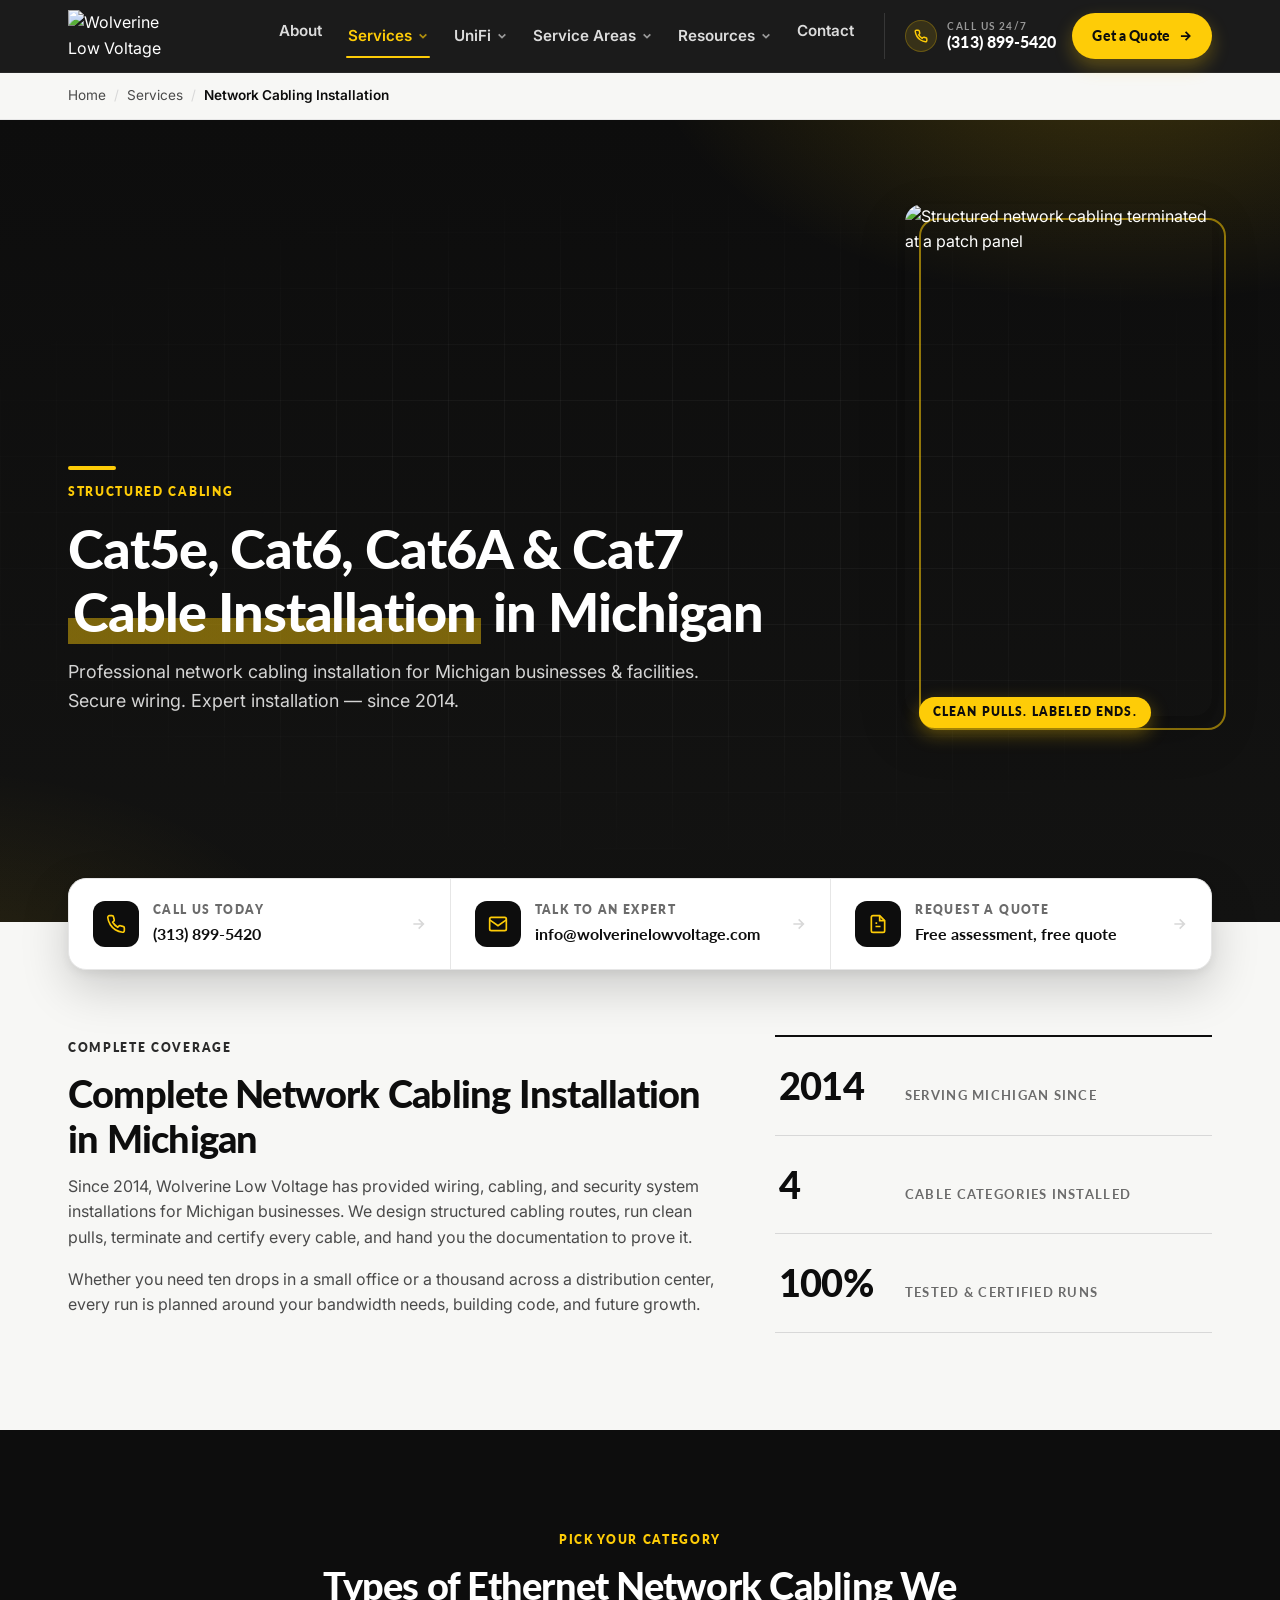
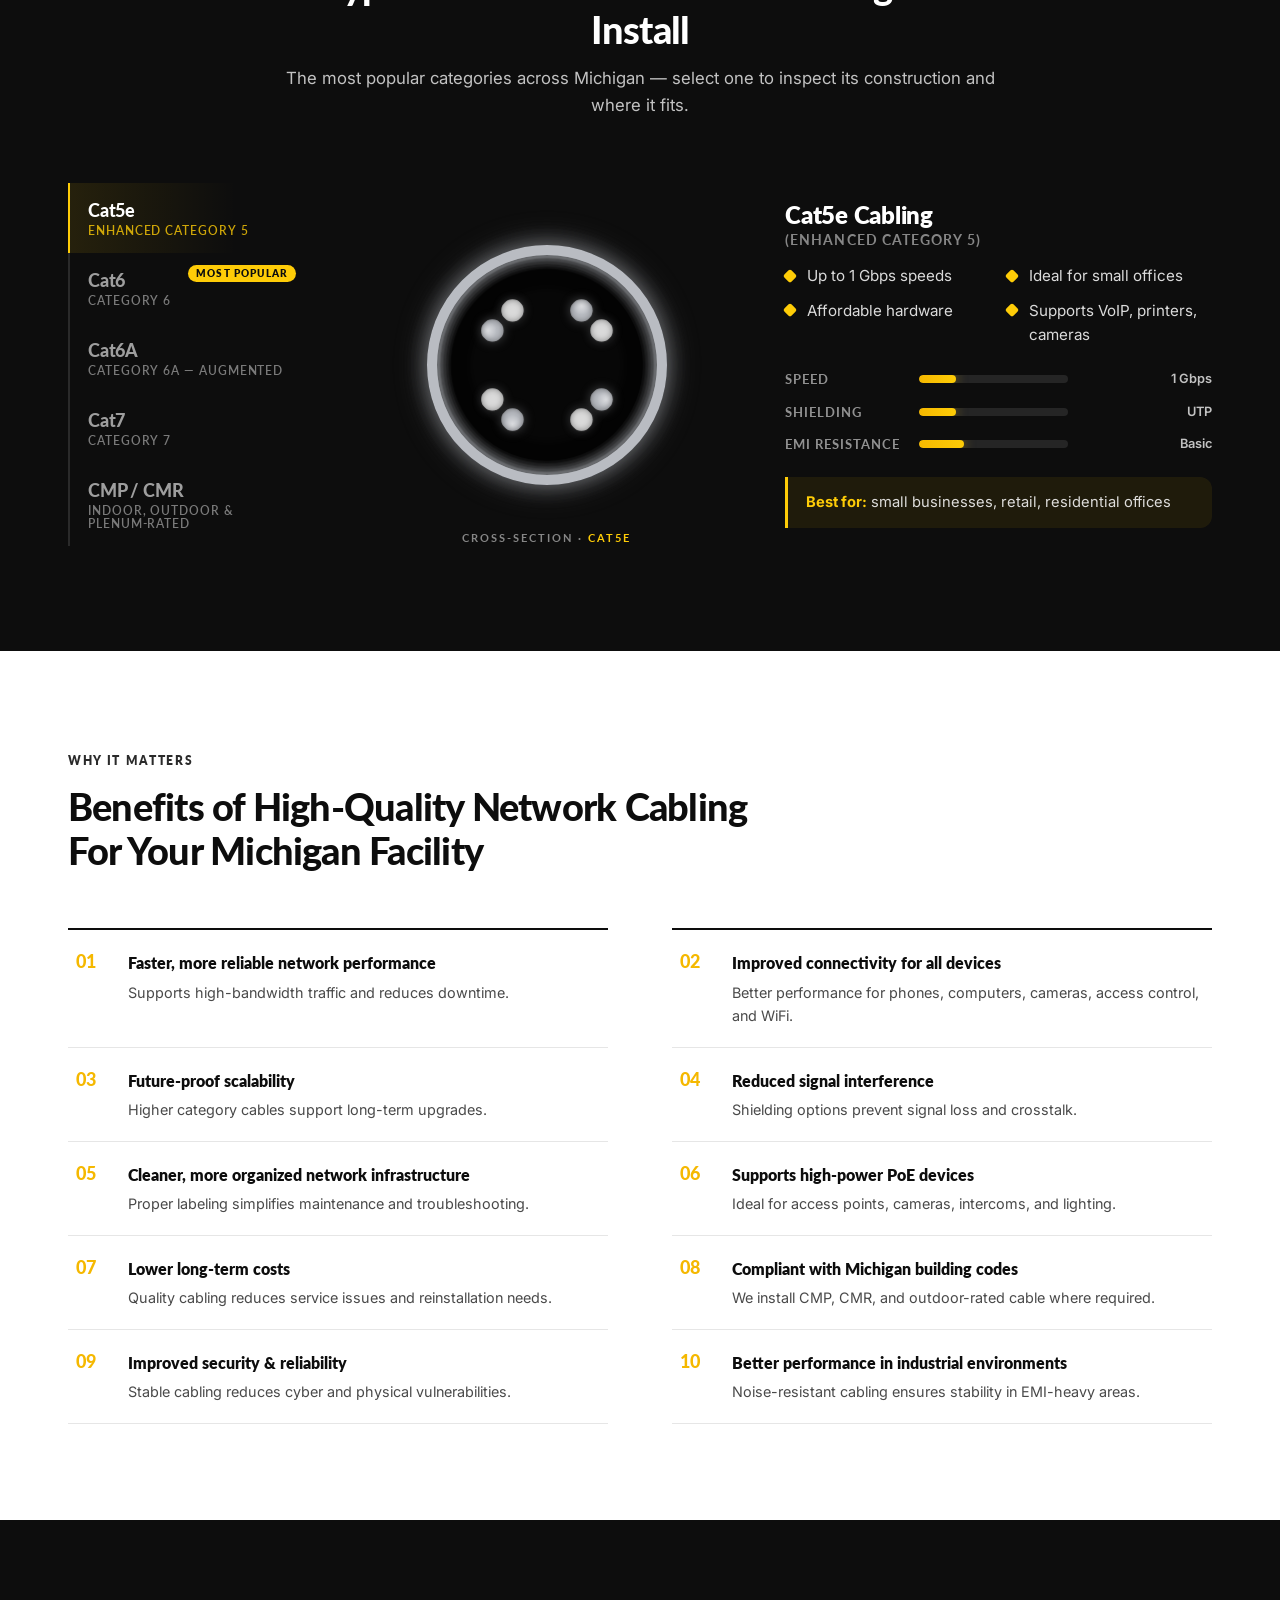
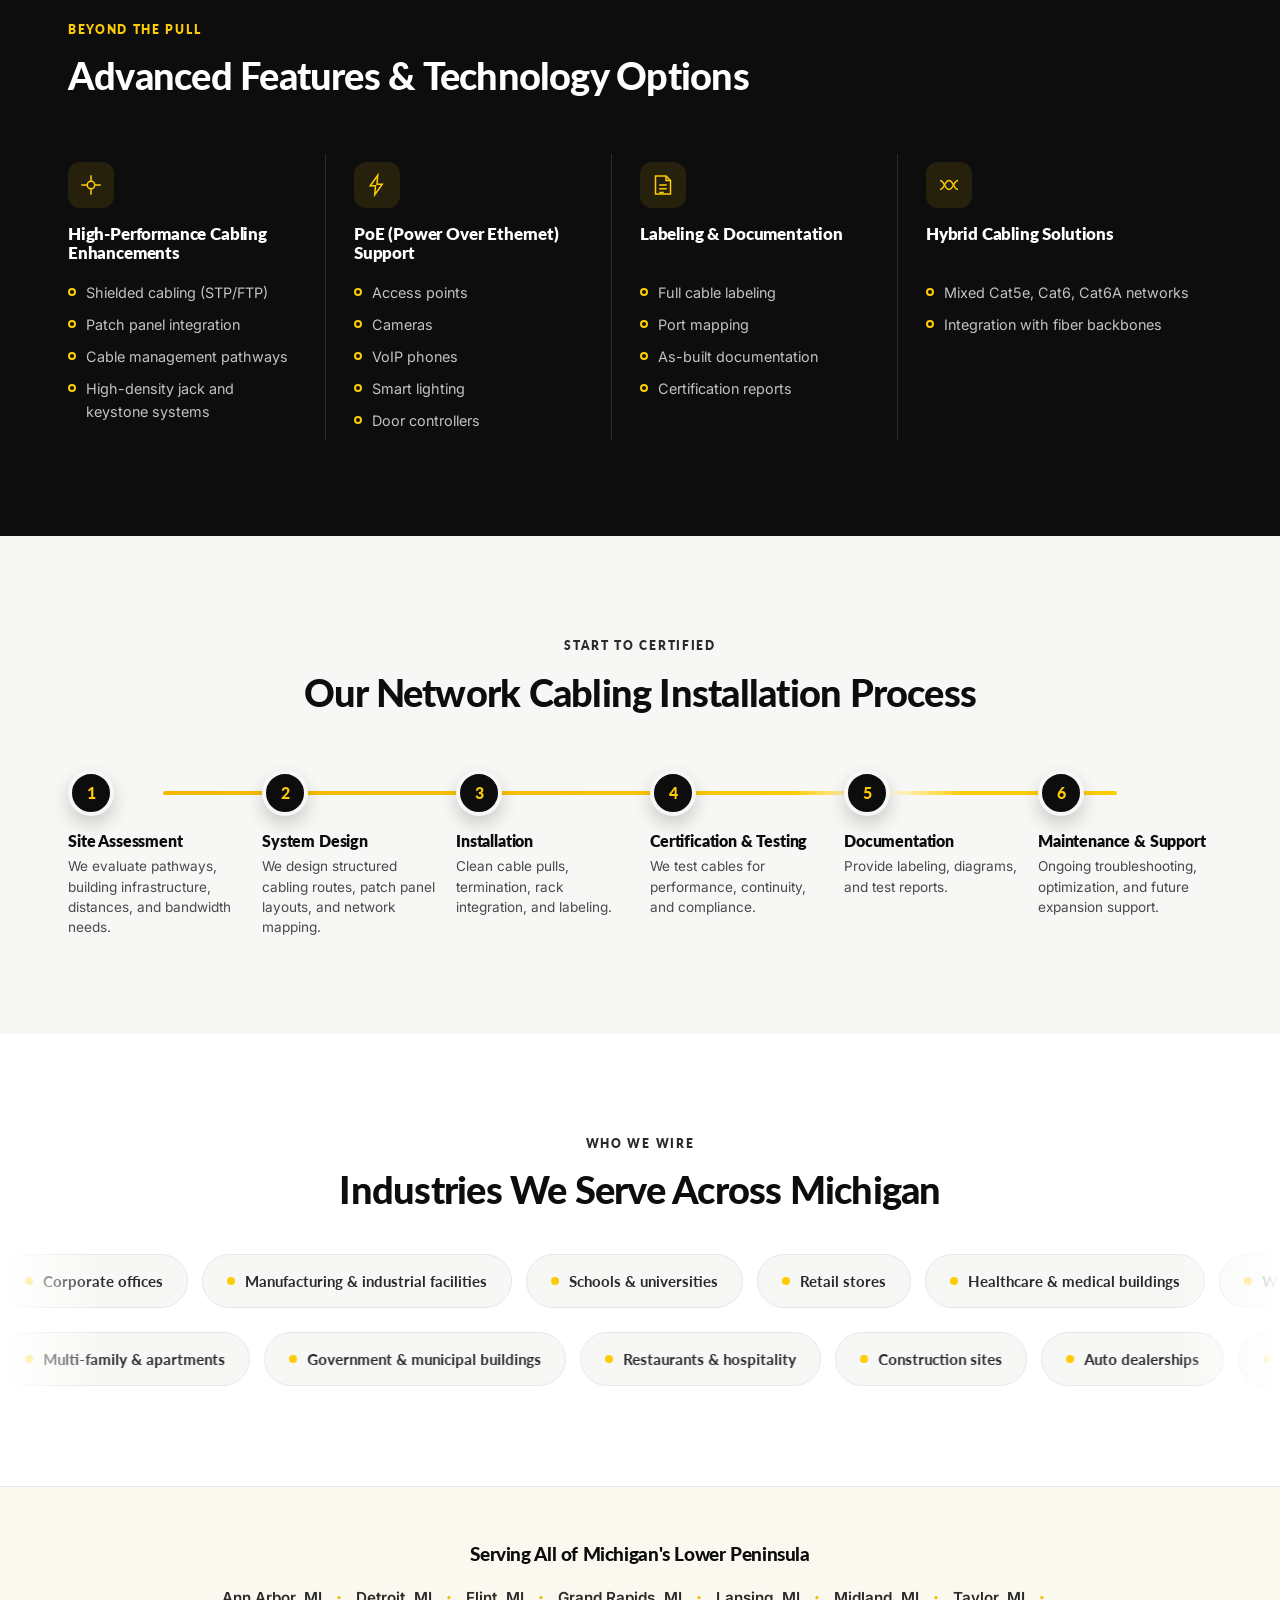
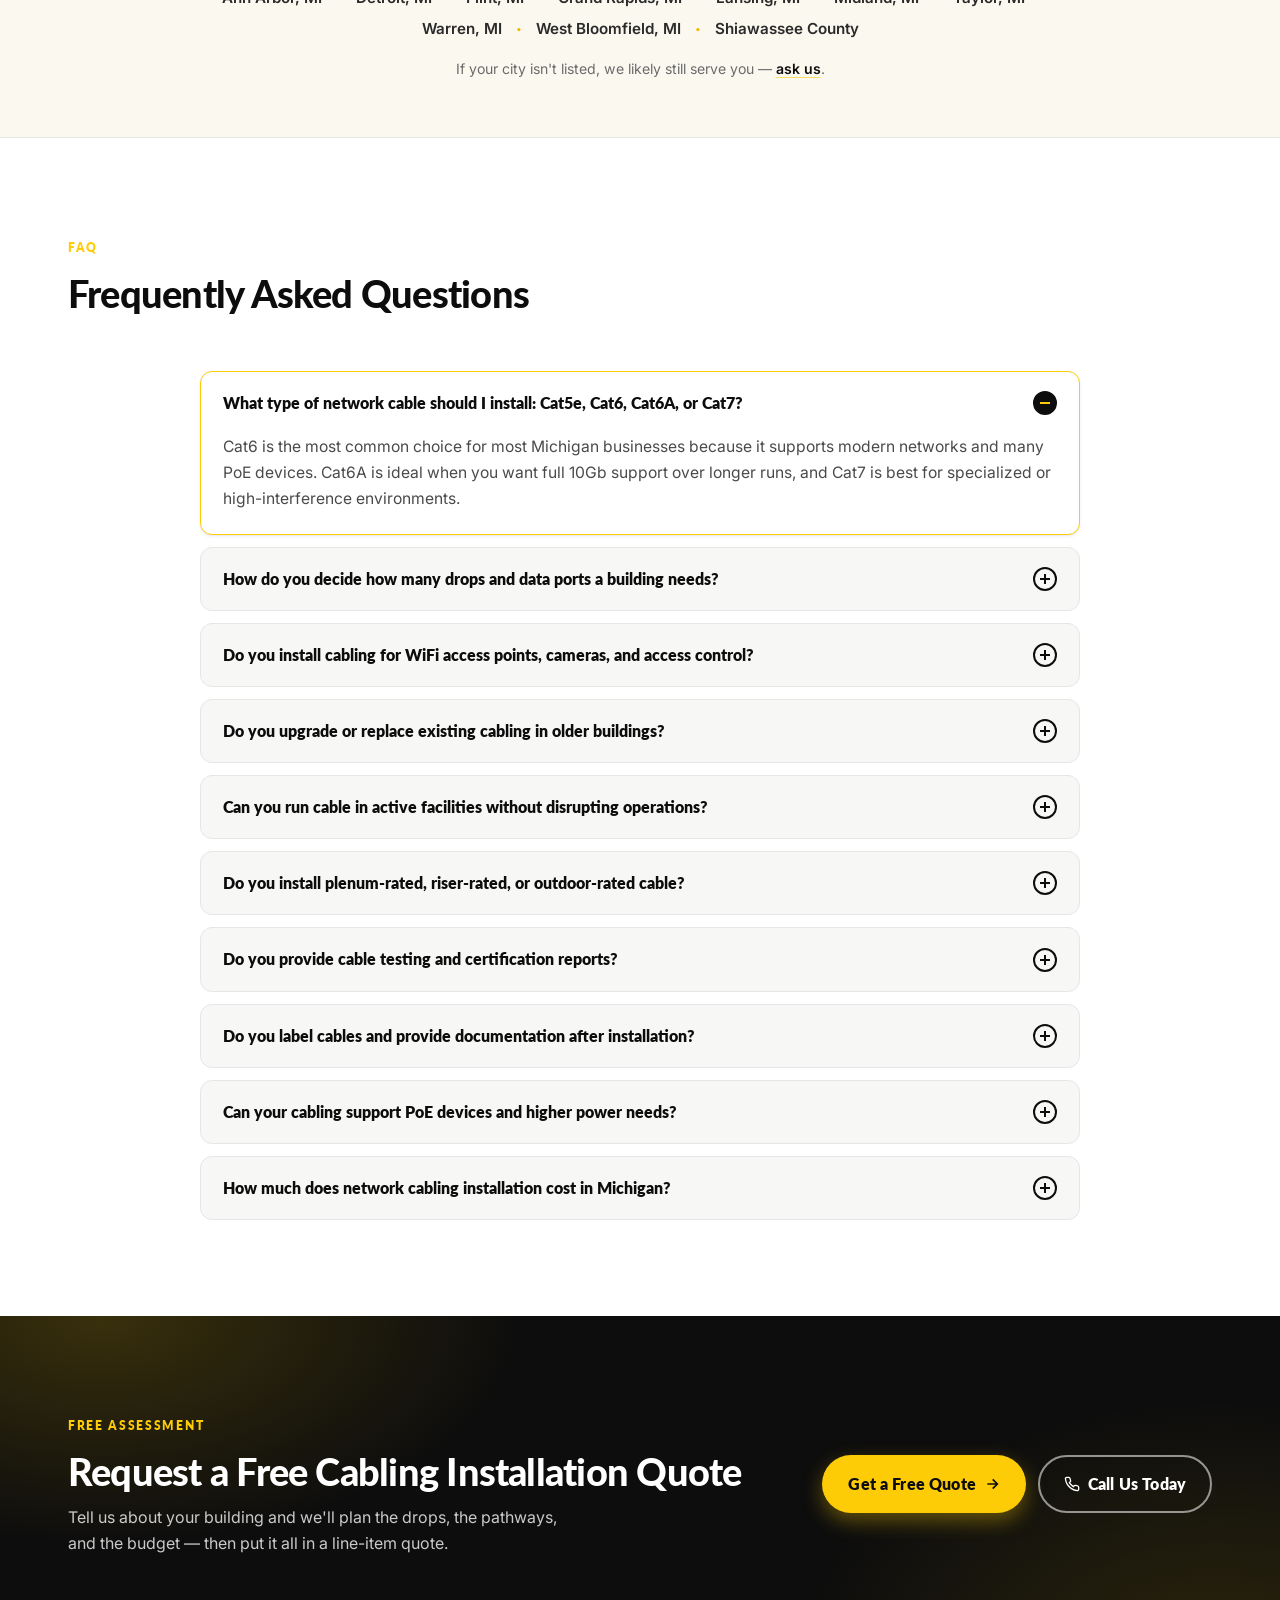
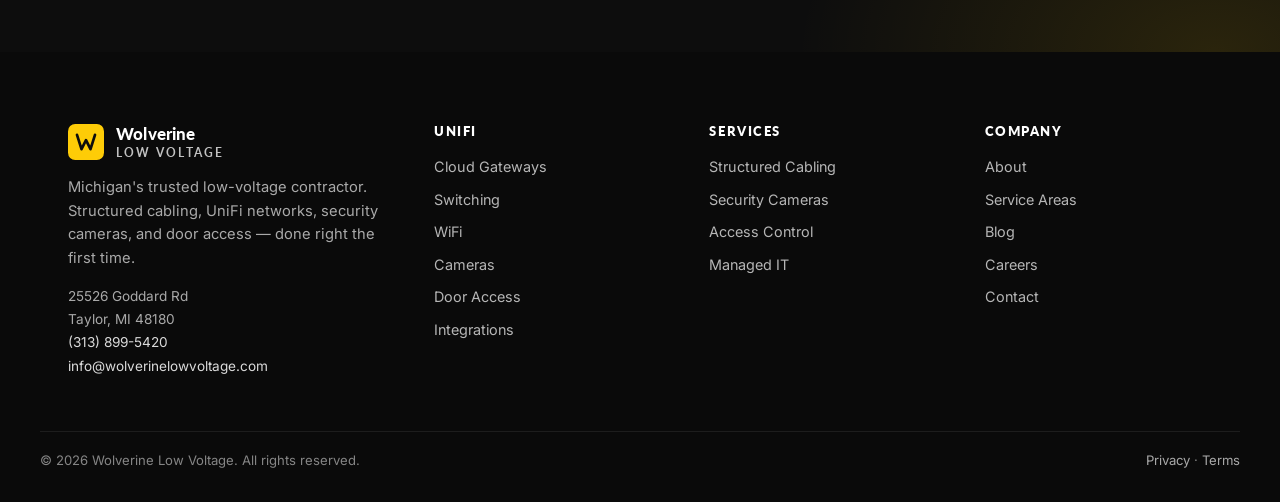
==== network-cabling.html @ 91b832dd "netwrok cabling" ====
<!doctype html>
<html lang="en">
<head>
  <meta charset="utf-8" />
  <meta name="viewport" content="width=device-width, initial-scale=1" />
  <title>Cat5e, Cat6, Cat6A & Cat7 Cable Installation | Michigan</title>
  <meta name="description" content="Professional network cabling installation for Michigan businesses & facilities. Cat5e, Cat6, Cat6A & Cat7 — design, certified installation, testing and documentation." />
  <link rel="canonical" href="https://wolverinelowvoltage.com/cat5e-cat6-cat6a-cat7-network-cabling-installation/" />

  <meta property="og:title" content="Cat5e, Cat6, Cat6A & Cat7 Cable Installation | Michigan" />
  <meta property="og:description" content="Professional network cabling installation for Michigan businesses & facilities. Secure wiring. Expert installation." />
  <meta property="og:type" content="website" />
  <meta property="og:url" content="https://wolverinelowvoltage.com/cat5e-cat6-cat6a-cat7-network-cabling-installation/" />

  <link rel="preconnect" href="https://fonts.googleapis.com" />
  <link rel="preconnect" href="https://fonts.gstatic.com" crossorigin />
  <link href="https://fonts.googleapis.com/css2?family=Lato:wght@400;700;900&family=Inter:wght@400;500;600;700&display=swap" rel="stylesheet" />

  <link rel="stylesheet" href="styles.css?v=20260610" />
  <link rel="stylesheet" href="cabling.css?v=20260610" />

  <!-- JSON-LD: Service -->
  <script type="application/ld+json">
  {
    "@context": "https://schema.org",
    "@type": "Service",
    "serviceType": "Network Cabling Installation",
    "provider": { "@type": "Electrician", "name": "Wolverine Low Voltage", "telephone": "+1-313-899-5420" },
    "areaServed": { "@type": "State", "name": "Michigan" },
    "description": "Cat5e, Cat6, Cat6A and Cat7 structured cabling design, installation, certification testing, and documentation for Michigan businesses and facilities."
  }
  </script>

  <!-- JSON-LD: BreadcrumbList -->
  <script type="application/ld+json">
  {
    "@context": "https://schema.org",
    "@type": "BreadcrumbList",
    "itemListElement": [
      { "@type": "ListItem", "position": 1, "name": "Home", "item": "https://wolverinelowvoltage.com/" },
      { "@type": "ListItem", "position": 2, "name": "Services", "item": "https://wolverinelowvoltage.com/services/" },
      { "@type": "ListItem", "position": 3, "name": "Network Cabling Installation", "item": "https://wolverinelowvoltage.com/cat5e-cat6-cat6a-cat7-network-cabling-installation/" }
    ]
  }
  </script>

  <!-- JSON-LD: FAQPage -->
  <script type="application/ld+json">
  {
    "@context": "https://schema.org",
    "@type": "FAQPage",
    "mainEntity": [
      { "@type": "Question", "name": "What type of network cable should I install: Cat5e, Cat6, Cat6A, or Cat7?", "acceptedAnswer": { "@type": "Answer", "text": "Cat6 is the most common choice for most Michigan businesses because it supports modern networks and many PoE devices. Cat6A is ideal when you want full 10Gb support over longer runs, and Cat7 is best for specialized or high-interference environments." } },
      { "@type": "Question", "name": "How do you decide how many drops and data ports a building needs?", "acceptedAnswer": { "@type": "Answer", "text": "We plan drops based on workstation count, WiFi access point coverage, cameras, access control doors, printers, conference rooms, and future expansion. After a walkthrough, we create a layout that balances performance, coverage, and budget." } },
      { "@type": "Question", "name": "Do you install cabling for WiFi access points, cameras, and access control?", "acceptedAnswer": { "@type": "Answer", "text": "Yes. We install structured cabling for wireless access points, security cameras, intercoms, door controllers, and other PoE devices, with proper pathways, labeling, and testing." } },
      { "@type": "Question", "name": "Do you upgrade or replace existing cabling in older buildings?", "acceptedAnswer": { "@type": "Answer", "text": "Yes. We can replace outdated cable, expand your network, or re-terminate and clean up existing runs when possible." } },
      { "@type": "Question", "name": "Can you run cable in active facilities without disrupting operations?", "acceptedAnswer": { "@type": "Answer", "text": "Yes. We can work around business hours, after hours, or in phases to reduce disruption." } },
      { "@type": "Question", "name": "Do you install plenum-rated, riser-rated, or outdoor-rated cable?", "acceptedAnswer": { "@type": "Answer", "text": "Yes. We install CMP (plenum), CMR (riser), and outdoor or direct-burial cable based on building requirements and installation conditions." } },
      { "@type": "Question", "name": "Do you provide cable testing and certification reports?", "acceptedAnswer": { "@type": "Answer", "text": "Yes. We test for continuity, performance, and standards compliance, and can provide certification results and documentation when required." } },
      { "@type": "Question", "name": "Do you label cables and provide documentation after installation?", "acceptedAnswer": { "@type": "Answer", "text": "Yes. We label both ends, organize patch panels, and provide port mapping or as-built documentation as needed." } },
      { "@type": "Question", "name": "Can your cabling support PoE devices and higher power needs?", "acceptedAnswer": { "@type": "Answer", "text": "Yes. We design cabling to support PoE devices like cameras, access points, phones, and door controllers." } },
      { "@type": "Question", "name": "How much does network cabling installation cost in Michigan?", "acceptedAnswer": { "@type": "Answer", "text": "Cost depends on the number of drops, cable type, pathway access, ceiling height, wall construction, testing and certification requirements, and whether racks and patch panels are included." } }
    ]
  }
  </script>
</head>
<body>

  <!-- ============ SITE HEADER (canonical partial) ============ -->
  <header class="site-header">
    <div class="container header-inner">
      <a href="/" class="brand" aria-label="Wolverine Low Voltage home">
        <img class="brand-logo" src="https://wolverinelowvoltage.com/wp-content/uploads/2025/05/logo-white.webp" alt="Wolverine Low Voltage" width="2400" height="1134" />
      </a>

      <button class="nav-toggle" aria-label="Open menu" aria-expanded="false">
        <span></span><span></span><span></span>
      </button>

      <nav class="primary-nav" aria-label="Primary">
        <ul>
          <li><a href="/about/">About</a></li>
          <li class="nav-item--dropdown">
            <a href="/services/" class="is-current" aria-current="page" aria-haspopup="true" aria-expanded="false">Services
              <svg class="nav-chevron" width="10" height="10" viewBox="0 0 12 12" fill="none" stroke="currentColor" stroke-width="2" aria-hidden="true"><path d="M2 4l4 4 4-4"/></svg>
            </a>
            <ul class="nav-dropdown">
              <li><a href="/services/" class="nav-dropdown-all">All Services</a></li>
              <li><a href="/structured-cabling/">Structured Cabling</a></li>
              <li><a href="/security-cameras/">Security Cameras</a></li>
              <li><a href="/access-control/">Access Control</a></li>
              <li><a href="/audio-video/">Audio &amp; Video</a></li>
              <li><a href="/managed-it/">Managed IT</a></li>
            </ul>
          </li>
          <li class="nav-item--dropdown">
            <a href="/unifi/" aria-haspopup="true" aria-expanded="false">UniFi
              <svg class="nav-chevron" width="10" height="10" viewBox="0 0 12 12" fill="none" stroke="currentColor" stroke-width="2" aria-hidden="true"><path d="M2 4l4 4 4-4"/></svg>
            </a>
            <ul class="nav-dropdown">
              <li><a href="/unifi/" class="nav-dropdown-all">UniFi Overview</a></li>
              <li><a href="/unifi/cloud-gateways/">Cloud Gateways &amp; Routers</a></li>
              <li><a href="/unifi/switching/">Network Switches</a></li>
              <li><a href="/unifi/wifi/">WiFi Access Points</a></li>
              <li><a href="/unifi/cameras/">Security Cameras (Protect)</a></li>
              <li><a href="/unifi/door-access/">Door Access &amp; Intercoms</a></li>
              <li><a href="/unifi/integrations/">Integrations</a></li>
            </ul>
          </li>
          <li class="nav-item--dropdown">
            <a href="/service-areas/" aria-haspopup="true" aria-expanded="false">Service Areas
              <svg class="nav-chevron" width="10" height="10" viewBox="0 0 12 12" fill="none" stroke="currentColor" stroke-width="2" aria-hidden="true"><path d="M2 4l4 4 4-4"/></svg>
            </a>
            <ul class="nav-dropdown">
              <li><a href="/service-areas/" class="nav-dropdown-all">All Service Areas</a></li>
              <li><a href="/service-areas/metro-detroit/">Metro Detroit</a></li>
              <li><a href="/service-areas/ann-arbor/">Ann Arbor</a></li>
              <li><a href="/service-areas/grand-rapids/">Grand Rapids</a></li>
              <li><a href="/service-areas/lansing/">Lansing</a></li>
              <li><a href="/service-areas/flint/">Flint</a></li>
              <li><a href="/service-areas/traverse-city/">Traverse City</a></li>
            </ul>
          </li>
          <li class="nav-item--dropdown">
            <a href="/resources/" aria-haspopup="true" aria-expanded="false">Resources
              <svg class="nav-chevron" width="10" height="10" viewBox="0 0 12 12" fill="none" stroke="currentColor" stroke-width="2" aria-hidden="true"><path d="M2 4l4 4 4-4"/></svg>
            </a>
            <ul class="nav-dropdown">
              <li><a href="/blog/">Blog</a></li>
              <li><a href="/case-studies/">Case Studies</a></li>
              <li><a href="/careers/">Careers</a></li>
            </ul>
          </li>
          <li><a href="/contact/">Contact</a></li>
        </ul>

        <div class="header-cta">
          <a href="tel:+13138995420" class="header-phone" aria-label="Call (313) 899-5420">
            <span class="header-phone-icon" aria-hidden="true">
              <svg width="14" height="14" viewBox="0 0 24 24" fill="none" stroke="currentColor" stroke-width="2.5"><path d="M22 16.92v3a2 2 0 0 1-2.18 2 19.79 19.79 0 0 1-8.63-3.07 19.5 19.5 0 0 1-6-6 19.79 19.79 0 0 1-3.07-8.67A2 2 0 0 1 4.11 2h3a2 2 0 0 1 2 1.72 12.84 12.84 0 0 0 .7 2.81 2 2 0 0 1-.45 2.11L8.09 9.91a16 16 0 0 0 6 6l1.27-1.27a2 2 0 0 1 2.11-.45 12.84 12.84 0 0 0 2.81.7A2 2 0 0 1 22 16.92z"/></svg>
            </span>
            <span class="header-phone-text">
              <span class="header-phone-label">Call us 24/7</span>
              <span class="header-phone-number">(313) 899-5420</span>
            </span>
          </a>
          <a href="/contact/#contact-form" class="header-quote">
            <span>Get a Quote</span>
            <svg width="14" height="14" viewBox="0 0 24 24" fill="none" stroke="currentColor" stroke-width="3" aria-hidden="true"><path d="M5 12h14M13 5l7 7-7 7"/></svg>
          </a>
        </div>
      </nav>
    </div>
  </header>

  <!-- ============ BREADCRUMBS (canonical partial) ============ -->
  <nav class="breadcrumbs" aria-label="Breadcrumb">
    <div class="container">
      <ol>
        <li><a href="/">Home</a></li>
        <li><a href="/services/">Services</a></li>
        <li aria-current="page">Network Cabling Installation</li>
      </ol>
    </div>
  </nav>

  <!-- ============ PAGE HERO (canonical partial) ============ -->
  <section class="page-hero">
    <div class="page-hero__bg" aria-hidden="true"></div>
    <div class="container page-hero__inner">
      <div class="page-hero__content">
        <span class="page-hero__eyebrow">Structured Cabling</span>
        <h1 class="page-hero__title">Cat5e, Cat6, Cat6A &amp; Cat7 <span class="hl">Cable Installation</span> in Michigan</h1>
        <p class="page-hero__lead">Professional network cabling installation for Michigan businesses &amp; facilities. Secure wiring. Expert installation — since 2014.</p>
      </div>
      <figure class="page-hero__visual">
        <img src="https://images.unsplash.com/photo-1544197150-b99a580bb7a8?w=640&h=512&fit=crop&auto=format&q=80" alt="Structured network cabling terminated at a patch panel" width="640" height="512" />
        <figcaption class="page-hero__visual-tag">Clean pulls. Labeled ends.</figcaption>
      </figure>
    </div>
  </section>

  <!-- ============ INTRO + ACTION BAR ============ -->
  <section class="cab-intro">
    <div class="container">

      <div class="action-bar action-bar--bridge">
        <a href="tel:+13138995420" class="action-bar__item">
          <span class="action-bar__icon" aria-hidden="true">
            <svg width="20" height="20" viewBox="0 0 24 24" fill="none" stroke="currentColor" stroke-width="2"><path d="M22 16.92v3a2 2 0 0 1-2.18 2 19.79 19.79 0 0 1-8.63-3.07 19.5 19.5 0 0 1-6-6 19.79 19.79 0 0 1-3.07-8.67A2 2 0 0 1 4.11 2h3a2 2 0 0 1 2 1.72 12.84 12.84 0 0 0 .7 2.81 2 2 0 0 1-.45 2.11L8.09 9.91a16 16 0 0 0 6 6l1.27-1.27a2 2 0 0 1 2.11-.45 12.84 12.84 0 0 0 2.81.7A2 2 0 0 1 22 16.92z"/></svg>
          </span>
          <span class="action-bar__text">
            <strong>Call us today</strong>
            <span>(313) 899-5420</span>
          </span>
          <svg class="action-bar__arrow" width="16" height="16" viewBox="0 0 24 24" fill="none" stroke="currentColor" stroke-width="2.5" aria-hidden="true"><path d="M5 12h14M13 5l7 7-7 7"/></svg>
        </a>
        <a href="mailto:info@wolverinelowvoltage.com" class="action-bar__item">
          <span class="action-bar__icon" aria-hidden="true">
            <svg width="20" height="20" viewBox="0 0 24 24" fill="none" stroke="currentColor" stroke-width="2"><rect x="2" y="4" width="20" height="16" rx="2"/><path d="m2 7 10 7L22 7"/></svg>
          </span>
          <span class="action-bar__text">
            <strong>Talk to an expert</strong>
            <span>info@wolverinelowvoltage.com</span>
          </span>
          <svg class="action-bar__arrow" width="16" height="16" viewBox="0 0 24 24" fill="none" stroke="currentColor" stroke-width="2.5" aria-hidden="true"><path d="M5 12h14M13 5l7 7-7 7"/></svg>
        </a>
        <a href="/contact/#contact-form" class="action-bar__item">
          <span class="action-bar__icon" aria-hidden="true">
            <svg width="20" height="20" viewBox="0 0 24 24" fill="none" stroke="currentColor" stroke-width="2"><path d="M14 2H6a2 2 0 0 0-2 2v16a2 2 0 0 0 2 2h12a2 2 0 0 0 2-2V8z"/><path d="M14 2v6h6M9 15h6M9 11h2"/></svg>
          </span>
          <span class="action-bar__text">
            <strong>Request a quote</strong>
            <span>Free assessment, free quote</span>
          </span>
          <svg class="action-bar__arrow" width="16" height="16" viewBox="0 0 24 24" fill="none" stroke="currentColor" stroke-width="2.5" aria-hidden="true"><path d="M5 12h14M13 5l7 7-7 7"/></svg>
        </a>
      </div>

      <div class="cab-intro-grid">
        <div class="cab-intro-copy">
          <span class="eyebrow eyebrow-dark">Complete coverage</span>
          <h2>Complete Network Cabling Installation in Michigan</h2>
          <p>Since 2014, Wolverine Low Voltage has provided wiring, cabling, and security system installations for Michigan businesses. We design structured cabling routes, run clean pulls, terminate and certify every cable, and hand you the documentation to prove it.</p>
          <p>Whether you need ten drops in a small office or a thousand across a distribution center, every run is planned around your bandwidth needs, building code, and future growth.</p>
        </div>
        <ul class="cab-intro-stats" role="list">
          <li><strong>2014</strong><span>serving Michigan since</span></li>
          <li><strong>4</strong><span>cable categories installed</span></li>
          <li><strong>100%</strong><span>tested &amp; certified runs</span></li>
        </ul>
      </div>
    </div>
  </section>

  <!-- ============ CABLE TYPES — 3D SELECTOR ============ -->
  <section class="cable-lab" id="cable-types">
    <div class="container">
      <div class="section-head section-head--center">
        <span class="eyebrow">Pick your category</span>
        <h2>Types of Ethernet Network Cabling We Install</h2>
        <p class="section-lead">The most popular categories across Michigan — select one to inspect its construction and where it fits.</p>
      </div>

      <div class="cable-lab-grid">
        <!-- Selector spine -->
        <div class="cable-spine" role="tablist" aria-label="Cable categories">
          <button class="cable-spine__btn is-active" role="tab" aria-selected="true" data-cable="cat5e" id="tab-cat5e" aria-controls="panel-cat5e">
            <span class="cable-spine__cat">Cat5e</span>
            <span class="cable-spine__sub">Enhanced Category 5</span>
          </button>
          <button class="cable-spine__btn" role="tab" aria-selected="false" data-cable="cat6" id="tab-cat6" aria-controls="panel-cat6">
            <span class="cable-spine__cat">Cat6</span>
            <span class="cable-spine__sub">Category 6</span>
            <span class="cable-spine__flag">Most popular</span>
          </button>
          <button class="cable-spine__btn" role="tab" aria-selected="false" data-cable="cat6a" id="tab-cat6a" aria-controls="panel-cat6a">
            <span class="cable-spine__cat">Cat6A</span>
            <span class="cable-spine__sub">Category 6A — Augmented</span>
          </button>
          <button class="cable-spine__btn" role="tab" aria-selected="false" data-cable="cat7" id="tab-cat7" aria-controls="panel-cat7">
            <span class="cable-spine__cat">Cat7</span>
            <span class="cable-spine__sub">Category 7</span>
          </button>
          <button class="cable-spine__btn" role="tab" aria-selected="false" data-cable="rated" id="tab-rated" aria-controls="panel-rated">
            <span class="cable-spine__cat">CMP / CMR</span>
            <span class="cable-spine__sub">Indoor, Outdoor &amp; Plenum-Rated</span>
          </button>
        </div>

        <!-- 3D cable stage -->
        <div class="cable-stage" data-cable="cat5e" aria-hidden="true">
          <div class="cable-tilt">
            <div class="cable3d">
              <div class="cable3d__slice" style="--z: 0"></div>
              <div class="cable3d__slice" style="--z: 1"></div>
              <div class="cable3d__slice" style="--z: 2"></div>
              <div class="cable3d__slice" style="--z: 3"></div>
              <div class="cable3d__slice" style="--z: 4"></div>
              <div class="cable3d__slice" style="--z: 5"></div>
              <div class="cable3d__core" aria-hidden="true">
                <span class="pair pair--1"><i></i><i></i></span>
                <span class="pair pair--2"><i></i><i></i></span>
                <span class="pair pair--3"><i></i><i></i></span>
                <span class="pair pair--4"><i></i><i></i></span>
              </div>
            </div>
          </div>
          <span class="cable-stage__label">Cross-section · <em class="cable-stage__name">Cat5e</em></span>
        </div>

        <!-- Detail panels -->
        <div class="cable-detail">
          <article class="cable-panel is-active" id="panel-cat5e" role="tabpanel" aria-labelledby="tab-cat5e">
            <h3>Cat5e Cabling <span>(Enhanced Category 5)</span></h3>
            <ul class="cable-feats" role="list">
              <li>Up to 1 Gbps speeds</li>
              <li>Ideal for small offices</li>
              <li>Affordable hardware</li>
              <li>Supports VoIP, printers, cameras</li>
            </ul>
            <div class="cable-meters">
              <div class="meter"><span>Speed</span><div class="meter-track"><div class="meter-fill" style="--w: 25%"></div></div><em>1 Gbps</em></div>
              <div class="meter"><span>Shielding</span><div class="meter-track"><div class="meter-fill" style="--w: 25%"></div></div><em>UTP</em></div>
              <div class="meter"><span>EMI resistance</span><div class="meter-track"><div class="meter-fill" style="--w: 30%"></div></div><em>Basic</em></div>
            </div>
            <p class="cable-best"><strong>Best for:</strong> small businesses, retail, residential offices</p>
          </article>

          <article class="cable-panel" id="panel-cat6" role="tabpanel" aria-labelledby="tab-cat6" hidden>
            <h3>Cat6 Cabling <span>(Category 6)</span></h3>
            <ul class="cable-feats" role="list">
              <li>Up to 1–10 Gbps (short distances)</li>
              <li>Better shielding than Cat5e</li>
              <li>Reduced crosstalk</li>
              <li>Ideal for modern networks</li>
            </ul>
            <div class="cable-meters">
              <div class="meter"><span>Speed</span><div class="meter-track"><div class="meter-fill" style="--w: 55%"></div></div><em>1–10 Gbps</em></div>
              <div class="meter"><span>Shielding</span><div class="meter-track"><div class="meter-fill" style="--w: 50%"></div></div><em>Improved</em></div>
              <div class="meter"><span>EMI resistance</span><div class="meter-track"><div class="meter-fill" style="--w: 55%"></div></div><em>Reduced crosstalk</em></div>
            </div>
            <p class="cable-best"><strong>Best for:</strong> offices, commercial buildings, schools, warehouses</p>
          </article>

          <article class="cable-panel" id="panel-cat6a" role="tabpanel" aria-labelledby="tab-cat6a" hidden>
            <h3>Cat6A Cabling <span>(Category 6A — Augmented)</span></h3>
            <ul class="cable-feats" role="list">
              <li>Full 10 Gbps up to 328 ft</li>
              <li>Heavier shielding</li>
              <li>Great for PoE devices</li>
              <li>Ideal for high-traffic data environments</li>
            </ul>
            <div class="cable-meters">
              <div class="meter"><span>Speed</span><div class="meter-track"><div class="meter-fill" style="--w: 80%"></div></div><em>10 Gbps @ 328 ft</em></div>
              <div class="meter"><span>Shielding</span><div class="meter-track"><div class="meter-fill" style="--w: 75%"></div></div><em>Heavy</em></div>
              <div class="meter"><span>EMI resistance</span><div class="meter-track"><div class="meter-fill" style="--w: 75%"></div></div><em>High</em></div>
            </div>
            <p class="cable-best"><strong>Best for:</strong> industrial facilities, corporate networks, medical buildings, data-heavy environments</p>
          </article>

          <article class="cable-panel" id="panel-cat7" role="tabpanel" aria-labelledby="tab-cat7" hidden>
            <h3>Cat7 Cabling <span>(Category 7)</span></h3>
            <ul class="cable-feats" role="list">
              <li>Up to 10 Gbps+ performance</li>
              <li>Fully shielded pairs</li>
              <li>Excellent noise resistance</li>
              <li>Great for EMI-heavy environments</li>
            </ul>
            <div class="cable-meters">
              <div class="meter"><span>Speed</span><div class="meter-track"><div class="meter-fill" style="--w: 95%"></div></div><em>10 Gbps+</em></div>
              <div class="meter"><span>Shielding</span><div class="meter-track"><div class="meter-fill" style="--w: 100%"></div></div><em>Fully shielded pairs</em></div>
              <div class="meter"><span>EMI resistance</span><div class="meter-track"><div class="meter-fill" style="--w: 95%"></div></div><em>Excellent</em></div>
            </div>
            <p class="cable-best"><strong>Best for:</strong> specialized environments, labs, industrial automation, high-interference zones</p>
          </article>

          <article class="cable-panel" id="panel-rated" role="tabpanel" aria-labelledby="tab-rated" hidden>
            <h3>Indoor, Outdoor &amp; Plenum-Rated Cabling</h3>
            <ul class="cable-feats" role="list">
              <li>Plenum (CMP) for air-handling spaces</li>
              <li>Riser (CMR) for vertical shafts</li>
              <li>Outdoor / direct-burial options</li>
              <li>UV- and temperature-resistant jackets</li>
            </ul>
            <div class="cable-meters">
              <div class="meter"><span>Fire rating</span><div class="meter-track"><div class="meter-fill" style="--w: 90%"></div></div><em>CMP / CMR</em></div>
              <div class="meter"><span>Weather rating</span><div class="meter-track"><div class="meter-fill" style="--w: 85%"></div></div><em>UV + temp resistant</em></div>
              <div class="meter"><span>Code compliance</span><div class="meter-track"><div class="meter-fill" style="--w: 100%"></div></div><em>Michigan code</em></div>
            </div>
            <p class="cable-best"><strong>Best for:</strong> any building requiring code-compliant cable routing</p>
          </article>
        </div>
      </div>
    </div>
  </section>

  <!-- ============ BENEFITS — NUMBERED LEDGER ============ -->
  <section class="benefits">
    <div class="container">
      <div class="section-head">
        <span class="eyebrow eyebrow-dark">Why it matters</span>
        <h2>Benefits of High-Quality Network Cabling For Your Michigan Facility</h2>
      </div>

      <ol class="ledger" role="list">
        <li class="ledger-row">
          <span class="ledger-num">01</span>
          <div><strong>Faster, more reliable network performance</strong><p>Supports high-bandwidth traffic and reduces downtime.</p></div>
        </li>
        <li class="ledger-row">
          <span class="ledger-num">02</span>
          <div><strong>Improved connectivity for all devices</strong><p>Better performance for phones, computers, cameras, access control, and WiFi.</p></div>
        </li>
        <li class="ledger-row">
          <span class="ledger-num">03</span>
          <div><strong>Future-proof scalability</strong><p>Higher category cables support long-term upgrades.</p></div>
        </li>
        <li class="ledger-row">
          <span class="ledger-num">04</span>
          <div><strong>Reduced signal interference</strong><p>Shielding options prevent signal loss and crosstalk.</p></div>
        </li>
        <li class="ledger-row">
          <span class="ledger-num">05</span>
          <div><strong>Cleaner, more organized network infrastructure</strong><p>Proper labeling simplifies maintenance and troubleshooting.</p></div>
        </li>
        <li class="ledger-row">
          <span class="ledger-num">06</span>
          <div><strong>Supports high-power PoE devices</strong><p>Ideal for access points, cameras, intercoms, and lighting.</p></div>
        </li>
        <li class="ledger-row">
          <span class="ledger-num">07</span>
          <div><strong>Lower long-term costs</strong><p>Quality cabling reduces service issues and reinstallation needs.</p></div>
        </li>
        <li class="ledger-row">
          <span class="ledger-num">08</span>
          <div><strong>Compliant with Michigan building codes</strong><p>We install CMP, CMR, and outdoor-rated cable where required.</p></div>
        </li>
        <li class="ledger-row">
          <span class="ledger-num">09</span>
          <div><strong>Improved security &amp; reliability</strong><p>Stable cabling reduces cyber and physical vulnerabilities.</p></div>
        </li>
        <li class="ledger-row">
          <span class="ledger-num">10</span>
          <div><strong>Better performance in industrial environments</strong><p>Noise-resistant cabling ensures stability in EMI-heavy areas.</p></div>
        </li>
      </ol>
    </div>
  </section>

  <!-- ============ ADVANCED FEATURES — PANEL COLUMNS ============ -->
  <section class="adv-features">
    <div class="container">
      <div class="section-head">
        <span class="eyebrow">Beyond the pull</span>
        <h2>Advanced Features &amp; Technology Options</h2>
      </div>

      <div class="adv-grid">
        <div class="adv-col">
          <span class="adv-icon" aria-hidden="true">
            <svg viewBox="0 0 32 32" width="24" height="24" fill="none" stroke="currentColor" stroke-width="2"><path d="M16 3v8M16 21v8M3 16h8M21 16h8"/><circle cx="16" cy="16" r="5"/></svg>
          </span>
          <h3>High-Performance Cabling Enhancements</h3>
          <ul role="list">
            <li>Shielded cabling (STP/FTP)</li>
            <li>Patch panel integration</li>
            <li>Cable management pathways</li>
            <li>High-density jack and keystone systems</li>
          </ul>
        </div>
        <div class="adv-col">
          <span class="adv-icon" aria-hidden="true">
            <svg viewBox="0 0 32 32" width="24" height="24" fill="none" stroke="currentColor" stroke-width="2"><path d="M17 3L7 17h7l-1 12 10-14h-7z"/></svg>
          </span>
          <h3>PoE (Power Over Ethernet) Support</h3>
          <ul role="list">
            <li>Access points</li>
            <li>Cameras</li>
            <li>VoIP phones</li>
            <li>Smart lighting</li>
            <li>Door controllers</li>
          </ul>
        </div>
        <div class="adv-col">
          <span class="adv-icon" aria-hidden="true">
            <svg viewBox="0 0 32 32" width="24" height="24" fill="none" stroke="currentColor" stroke-width="2"><path d="M6 4h14l6 6v18H6z"/><path d="M20 4v6h6M11 16h10M11 21h10M11 26h6"/></svg>
          </span>
          <h3>Labeling &amp; Documentation</h3>
          <ul role="list">
            <li>Full cable labeling</li>
            <li>Port mapping</li>
            <li>As-built documentation</li>
            <li>Certification reports</li>
          </ul>
        </div>
        <div class="adv-col">
          <span class="adv-icon" aria-hidden="true">
            <svg viewBox="0 0 32 32" width="24" height="24" fill="none" stroke="currentColor" stroke-width="2"><path d="M4 10c6 0 6 12 12 12s6-12 12-12"/><path d="M4 22c6 0 6-12 12-12s6 12 12 12"/></svg>
          </span>
          <h3>Hybrid Cabling Solutions</h3>
          <ul role="list">
            <li>Mixed Cat5e, Cat6, Cat6A networks</li>
            <li>Integration with fiber backbones</li>
          </ul>
        </div>
      </div>
    </div>
  </section>

  <!-- ============ PROCESS — CABLE-PULL STEPPER ============ -->
  <section class="pull-process">
    <div class="container">
      <div class="section-head section-head--center">
        <span class="eyebrow eyebrow-dark">Start to certified</span>
        <h2>Our Network Cabling Installation Process</h2>
      </div>

      <ol class="pull-line" role="list">
        <li class="pull-step">
          <span class="pull-node">1</span>
          <h3>Site Assessment</h3>
          <p>We evaluate pathways, building infrastructure, distances, and bandwidth needs.</p>
        </li>
        <li class="pull-step">
          <span class="pull-node">2</span>
          <h3>System Design</h3>
          <p>We design structured cabling routes, patch panel layouts, and network mapping.</p>
        </li>
        <li class="pull-step">
          <span class="pull-node">3</span>
          <h3>Installation</h3>
          <p>Clean cable pulls, termination, rack integration, and labeling.</p>
        </li>
        <li class="pull-step">
          <span class="pull-node">4</span>
          <h3>Certification &amp; Testing</h3>
          <p>We test cables for performance, continuity, and compliance.</p>
        </li>
        <li class="pull-step">
          <span class="pull-node">5</span>
          <h3>Documentation</h3>
          <p>Provide labeling, diagrams, and test reports.</p>
        </li>
        <li class="pull-step">
          <span class="pull-node">6</span>
          <h3>Maintenance &amp; Support</h3>
          <p>Ongoing troubleshooting, optimization, and future expansion support.</p>
        </li>
      </ol>
    </div>
  </section>

  <!-- ============ INDUSTRIES — DUAL MARQUEE ============ -->
  <section class="industry-belt">
    <div class="container">
      <div class="section-head section-head--center">
        <span class="eyebrow eyebrow-dark">Who we wire</span>
        <h2>Industries We Serve Across Michigan</h2>
      </div>
    </div>

    <div class="belt" aria-hidden="false">
      <div class="belt-row belt-row--left">
        <div class="belt-track">
          <span class="belt-chip">Corporate offices</span>
          <span class="belt-chip">Manufacturing &amp; industrial facilities</span>
          <span class="belt-chip">Schools &amp; universities</span>
          <span class="belt-chip">Retail stores</span>
          <span class="belt-chip">Healthcare &amp; medical buildings</span>
          <span class="belt-chip">Warehouses &amp; distribution centers</span>
          <span class="belt-chip" aria-hidden="true">Corporate offices</span>
          <span class="belt-chip" aria-hidden="true">Manufacturing &amp; industrial facilities</span>
          <span class="belt-chip" aria-hidden="true">Schools &amp; universities</span>
          <span class="belt-chip" aria-hidden="true">Retail stores</span>
          <span class="belt-chip" aria-hidden="true">Healthcare &amp; medical buildings</span>
          <span class="belt-chip" aria-hidden="true">Warehouses &amp; distribution centers</span>
        </div>
      </div>
      <div class="belt-row belt-row--right">
        <div class="belt-track">
          <span class="belt-chip">Multi-family &amp; apartments</span>
          <span class="belt-chip">Government &amp; municipal buildings</span>
          <span class="belt-chip">Restaurants &amp; hospitality</span>
          <span class="belt-chip">Construction sites</span>
          <span class="belt-chip">Auto dealerships</span>
          <span class="belt-chip">Tech environments &amp; labs</span>
          <span class="belt-chip" aria-hidden="true">Multi-family &amp; apartments</span>
          <span class="belt-chip" aria-hidden="true">Government &amp; municipal buildings</span>
          <span class="belt-chip" aria-hidden="true">Restaurants &amp; hospitality</span>
          <span class="belt-chip" aria-hidden="true">Construction sites</span>
          <span class="belt-chip" aria-hidden="true">Auto dealerships</span>
          <span class="belt-chip" aria-hidden="true">Tech environments &amp; labs</span>
        </div>
      </div>
    </div>
  </section>

  <!-- ============ SERVICE AREAS ============ -->
  <section class="areas-strip">
    <div class="container">
      <h2 class="areas-strip__title">Serving All of Michigan's Lower Peninsula</h2>
      <ul class="areas-strip__list" role="list">
        <li><a href="/service-areas/ann-arbor/">Ann Arbor, MI</a></li>
        <li><a href="/service-areas/detroit/">Detroit, MI</a></li>
        <li><a href="/service-areas/flint/">Flint, MI</a></li>
        <li><a href="/service-areas/grand-rapids/">Grand Rapids, MI</a></li>
        <li><a href="/service-areas/lansing/">Lansing, MI</a></li>
        <li><a href="/service-areas/midland/">Midland, MI</a></li>
        <li><a href="/service-areas/taylor/">Taylor, MI</a></li>
        <li><a href="/service-areas/warren/">Warren, MI</a></li>
        <li><a href="/service-areas/west-bloomfield/">West Bloomfield, MI</a></li>
        <li><a href="/service-areas/shiawassee-county/">Shiawassee County</a></li>
      </ul>
      <p class="areas-strip__note">If your city isn't listed, we likely still serve you — <a href="/contact/#contact-form">ask us</a>.</p>
    </div>
  </section>

  <!-- ============ FAQ ============ -->
  <section class="faq">
    <div class="container">
      <div class="section-head">
        <span class="eyebrow">FAQ</span>
        <h2>Frequently Asked Questions</h2>
      </div>

      <div class="faq-list">
        <details class="faq-item" open>
          <summary><span>What type of network cable should I install: Cat5e, Cat6, Cat6A, or Cat7?</span><span class="faq-icon" aria-hidden="true"></span></summary>
          <p>Cat6 is the most common choice for most Michigan businesses because it supports modern networks and many PoE devices. Cat6A is ideal when you want full 10Gb support over longer runs, and Cat7 is best for specialized or high-interference environments.</p>
        </details>
        <details class="faq-item">
          <summary><span>How do you decide how many drops and data ports a building needs?</span><span class="faq-icon" aria-hidden="true"></span></summary>
          <p>We plan drops based on workstation count, WiFi access point coverage, cameras, access control doors, printers, conference rooms, and future expansion. After a walkthrough, we create a layout that balances performance, coverage, and budget.</p>
        </details>
        <details class="faq-item">
          <summary><span>Do you install cabling for WiFi access points, cameras, and access control?</span><span class="faq-icon" aria-hidden="true"></span></summary>
          <p><strong>Yes.</strong> We install structured cabling for wireless access points, security cameras, intercoms, door controllers, and other PoE devices, with proper pathways, labeling, and testing.</p>
        </details>
        <details class="faq-item">
          <summary><span>Do you upgrade or replace existing cabling in older buildings?</span><span class="faq-icon" aria-hidden="true"></span></summary>
          <p><strong>Yes.</strong> We can replace outdated cable, expand your network, or re-terminate and clean up existing runs when possible.</p>
        </details>
        <details class="faq-item">
          <summary><span>Can you run cable in active facilities without disrupting operations?</span><span class="faq-icon" aria-hidden="true"></span></summary>
          <p><strong>Yes.</strong> We can work around business hours, after hours, or in phases to reduce disruption.</p>
        </details>
        <details class="faq-item">
          <summary><span>Do you install plenum-rated, riser-rated, or outdoor-rated cable?</span><span class="faq-icon" aria-hidden="true"></span></summary>
          <p><strong>Yes.</strong> We install CMP (plenum), CMR (riser), and outdoor or direct-burial cable based on building requirements and installation conditions.</p>
        </details>
        <details class="faq-item">
          <summary><span>Do you provide cable testing and certification reports?</span><span class="faq-icon" aria-hidden="true"></span></summary>
          <p><strong>Yes.</strong> We test for continuity, performance, and standards compliance, and can provide certification results and documentation when required.</p>
        </details>
        <details class="faq-item">
          <summary><span>Do you label cables and provide documentation after installation?</span><span class="faq-icon" aria-hidden="true"></span></summary>
          <p><strong>Yes.</strong> We label both ends, organize patch panels, and provide port mapping or as-built documentation as needed.</p>
        </details>
        <details class="faq-item">
          <summary><span>Can your cabling support PoE devices and higher power needs?</span><span class="faq-icon" aria-hidden="true"></span></summary>
          <p><strong>Yes.</strong> We design cabling to support PoE devices like cameras, access points, phones, and door controllers.</p>
        </details>
        <details class="faq-item">
          <summary><span>How much does network cabling installation cost in Michigan?</span><span class="faq-icon" aria-hidden="true"></span></summary>
          <p>Cost depends on the number of drops, cable type, pathway access, ceiling height, wall construction, testing and certification requirements, and whether racks and patch panels are included.</p>
        </details>
      </div>
    </div>
  </section>

  <!-- ============ FINAL CTA ============ -->
  <section class="cab-cta">
    <div class="container cab-cta__inner">
      <div class="cab-cta__copy">
        <span class="eyebrow">Free assessment</span>
        <h2>Request a Free Cabling Installation Quote</h2>
        <p>Tell us about your building and we'll plan the drops, the pathways, and the budget — then put it all in a line-item quote.</p>
      </div>
      <div class="cab-cta__actions">
        <a href="/contact/#contact-form" class="btn btn-primary btn-lg">Get a Free Quote
          <svg width="16" height="16" viewBox="0 0 24 24" fill="none" stroke="currentColor" stroke-width="2.5"><path d="M5 12h14M13 5l7 7-7 7"/></svg>
        </a>
        <a href="tel:+13138995420" class="btn btn-outline btn-lg">
          <svg width="16" height="16" viewBox="0 0 24 24" fill="none" stroke="currentColor" stroke-width="2"><path d="M22 16.92v3a2 2 0 0 1-2.18 2 19.79 19.79 0 0 1-8.63-3.07 19.5 19.5 0 0 1-6-6 19.79 19.79 0 0 1-3.07-8.67A2 2 0 0 1 4.11 2h3a2 2 0 0 1 2 1.72 12.84 12.84 0 0 0 .7 2.81 2 2 0 0 1-.45 2.11L8.09 9.91a16 16 0 0 0 6 6l1.27-1.27a2 2 0 0 1 2.11-.45 12.84 12.84 0 0 0 2.81.7A2 2 0 0 1 22 16.92z"/></svg>
          Call Us Today
        </a>
      </div>
    </div>
  </section>

  <!-- ============ FOOTER ============ -->
  <footer class="site-footer">
    <div class="container footer-grid">
      <div class="footer-brand">
        <div class="brand">
          <span class="brand-mark" aria-hidden="true">
            <svg viewBox="0 0 40 40" width="36" height="36" fill="none">
              <rect width="40" height="40" rx="8" fill="#fecc07"/>
              <path d="M10 12l5 16 5-10 5 10 5-16" stroke="#0d0d0d" stroke-width="3" stroke-linecap="round" stroke-linejoin="round"/>
            </svg>
          </span>
          <span class="brand-text">
            <strong>Wolverine</strong>
            <span>Low Voltage</span>
          </span>
        </div>
        <p>Michigan's trusted low-voltage contractor. Structured cabling, UniFi networks, security cameras, and door access — done right the first time.</p>
        <p class="footer-addr">
          25526 Goddard Rd<br/>Taylor, MI 48180<br/>
          <a href="tel:+13138995420">(313) 899-5420</a><br/>
          <a href="mailto:info@wolverinelowvoltage.com">info@wolverinelowvoltage.com</a>
        </p>
      </div>

      <div>
        <h4>UniFi</h4>
        <ul class="footer-list">
          <li><a href="/unifi/cloud-gateways/">Cloud Gateways</a></li>
          <li><a href="/unifi/switching/">Switching</a></li>
          <li><a href="/unifi/wifi/">WiFi</a></li>
          <li><a href="/unifi/cameras/">Cameras</a></li>
          <li><a href="/unifi/door-access/">Door Access</a></li>
          <li><a href="/unifi/integrations/">Integrations</a></li>
        </ul>
      </div>

      <div>
        <h4>Services</h4>
        <ul class="footer-list">
          <li><a href="/structured-cabling/">Structured Cabling</a></li>
          <li><a href="/security-cameras/">Security Cameras</a></li>
          <li><a href="/access-control/">Access Control</a></li>
          <li><a href="/managed-it/">Managed IT</a></li>
        </ul>
      </div>

      <div>
        <h4>Company</h4>
        <ul class="footer-list">
          <li><a href="/about/">About</a></li>
          <li><a href="/service-areas/">Service Areas</a></li>
          <li><a href="/blog/">Blog</a></li>
          <li><a href="/careers/">Careers</a></li>
          <li><a href="/contact/">Contact</a></li>
        </ul>
      </div>
    </div>
    <div class="container footer-base">
      <p>&copy; <span id="year">2026</span> Wolverine Low Voltage. All rights reserved.</p>
      <p><a href="/privacy/">Privacy</a> · <a href="/terms/">Terms</a></p>
    </div>
  </footer>

  <script src="script.js?v=20260610"></script>
  <script src="cabling.js?v=20260610"></script>
</body>
</html>
---- styles.css ----
/* ============================================================
   Wolverine Low Voltage — /unifi/ Hub Page
   Brand tokens
   ============================================================ */
:root {
  --ink: #0d0d0d;
  --ink-2: #1a1a1a;
  --ink-3: #2a2a2a;
  --ink-soft: #4a4a4a;
  --muted: #6b6b6b;
  --line: #e6e6e6;
  --line-2: #d8d8d8;
  --bg: #ffffff;
  --bg-soft: #f7f7f5;
  --bg-warm: #fbf8ef;

  --gold: #fecc07;
  --gold-deep: #f5b800;
  --gold-soft: #fff3c2;

  /* UniFi brand accents — used to mark UniFi-specific elements.
     WLV gold stays the brand + conversion color. */
  --uf-blue: rgb(0, 111, 255);
  --uf-blue-deep: #003299;
  --uf-blue-ink: #001a4d;
  --uf-bg-1: #050d24;
  --uf-bg-2: #0a1f4a;
  --uf-line: rgba(0, 111, 255, .26);
  --uf-text-soft: rgba(220, 232, 255, .82);

  --good: #2ea44f;
  --bad: #c4373a;

  --radius: 12px;
  --radius-lg: 18px;
  --shadow-sm: 0 1px 2px rgba(0,0,0,.06), 0 2px 4px rgba(0,0,0,.04);
  --shadow: 0 4px 16px rgba(0,0,0,.08), 0 1px 3px rgba(0,0,0,.06);
  --shadow-lg: 0 18px 48px rgba(0,0,0,.18), 0 4px 10px rgba(0,0,0,.06);

  --container: 1200px;
  --gap: clamp(16px, 2.5vw, 28px);
  --section-y: clamp(56px, 8vw, 96px);

  --font-display: "Lato", system-ui, -apple-system, "Segoe UI", Roboto, sans-serif;
  --font-body: "Inter", "Lato", system-ui, -apple-system, "Segoe UI", Roboto, sans-serif;
}

/* ---------- Reset / base ---------- */
*, *::before, *::after { box-sizing: border-box; }
html { scroll-behavior: smooth; -webkit-text-size-adjust: 100%; }
body {
  margin: 0;
  background: var(--bg);
  color: var(--ink);
  font-family: var(--font-body);
  font-size: 16px;
  line-height: 1.6;
  -webkit-font-smoothing: antialiased;
  -moz-osx-font-smoothing: grayscale;
}
img, svg { max-width: 100%; display: block; }
a { color: var(--ink); text-decoration-color: rgba(254,204,7,.6); text-underline-offset: 3px; }
a:hover { text-decoration-color: var(--gold); }
h1, h2, h3, h4 {
  font-family: var(--font-display);
  font-weight: 900;
  letter-spacing: -0.01em;
  line-height: 1.15;
  margin: 0 0 .6em;
  color: var(--ink);
}
h1 { font-size: clamp(2rem, 4.4vw, 3.4rem); letter-spacing: -0.02em; }
h2 { font-size: clamp(1.65rem, 3.2vw, 2.4rem); letter-spacing: -0.02em; }
h3 { font-size: 1.15rem; font-weight: 800; }
h4 { font-size: .95rem; text-transform: uppercase; letter-spacing: .08em; color: var(--ink-3); font-weight: 800; }
p { margin: 0 0 1em; }

.container { width: 100%; max-width: var(--container); margin: 0 auto; padding: 0 clamp(16px, 3vw, 28px); }

.visually-hidden {
  position: absolute !important; width: 1px; height: 1px; padding: 0; margin: -1px;
  overflow: hidden; clip: rect(0,0,0,0); white-space: nowrap; border: 0;
}

/* ---------- Buttons ---------- */
.btn {
  display: inline-flex;
  align-items: center;
  justify-content: center;
  gap: 8px;
  padding: 10px 18px;
  border-radius: 999px;
  font-family: var(--font-display);
  font-weight: 800;
  font-size: .95rem;
  letter-spacing: .01em;
  text-decoration: none;
  border: 2px solid transparent;
  cursor: pointer;
  transition: transform .15s ease, box-shadow .2s ease, background .2s ease, color .2s ease, border-color .2s ease;
  white-space: nowrap;
}
.btn-lg { padding: 14px 24px; font-size: 1rem; }
.btn-block { width: 100%; }
.btn-primary {
  background: var(--gold);
  color: var(--ink);
  box-shadow: 0 8px 20px rgba(254,204,7,.35);
}
.btn-primary:hover { background: var(--gold-deep); transform: translateY(-1px); box-shadow: 0 12px 26px rgba(254,204,7,.45); }
.btn-outline {
  background: transparent;
  color: var(--ink);
  border-color: var(--ink);
}
.btn-outline:hover { background: var(--ink); color: #fff; transform: translateY(-1px); }
.hero .btn-outline { color: #fff; border-color: rgba(255,255,255,.55); }
.hero .btn-outline:hover { background: #fff; color: var(--ink); border-color: #fff; }

/* ---------- Header CTA cluster ---------- */
.header-cta {
  display: inline-flex;
  align-items: center;
  gap: 14px;
  padding-left: 18px;
  border-left: 1px solid rgba(255,255,255,.12);
}
.primary-nav .header-phone {
  display: inline-flex;
  align-items: center;
  gap: 10px;
  text-decoration: none;
  color: #fff;
  padding: 4px 2px;
  border-radius: 8px;
  transition: color .15s ease;
  font-weight: 700;
  font-size: inherit;
}
.primary-nav .header-phone:hover { color: var(--gold); }
.primary-nav .header-phone.is-current::after,
.primary-nav .header-phone::after { display: none; }
.header-phone-icon {
  width: 32px; height: 32px;
  display: grid; place-items: center;
  background: rgba(254,204,7,.12);
  color: var(--gold);
  border: 1px solid rgba(254,204,7,.25);
  border-radius: 50%;
  transition: background .15s ease, border-color .15s ease, transform .2s ease;
  flex-shrink: 0;
}
.header-phone:hover .header-phone-icon {
  background: var(--gold);
  border-color: var(--gold);
  color: var(--ink);
  transform: rotate(-12deg);
}
.header-phone-text {
  display: inline-flex;
  flex-direction: column;
  line-height: 1.1;
}
.header-phone-label {
  font-family: var(--font-display);
  font-weight: 700;
  font-size: .65rem;
  letter-spacing: .14em;
  text-transform: uppercase;
  color: rgba(255,255,255,.55);
}
.header-phone-number {
  font-family: var(--font-display);
  font-weight: 900;
  font-size: .98rem;
  letter-spacing: .005em;
  color: inherit;
  margin-top: 2px;
}
.primary-nav .header-quote {
  display: inline-flex;
  align-items: center;
  gap: 8px;
  padding: 11px 20px;
  background: var(--gold);
  color: var(--ink);
  font-family: var(--font-display);
  font-weight: 900;
  font-size: .9rem;
  letter-spacing: .01em;
  text-decoration: none;
  border-radius: 999px;
  box-shadow: 0 8px 18px rgba(254,204,7,.28);
  transition: transform .15s ease, box-shadow .2s ease, background .2s ease;
  white-space: nowrap;
}
.primary-nav .header-quote:hover {
  background: var(--gold-deep);
  color: var(--ink);
  transform: translateY(-1px);
  box-shadow: 0 12px 24px rgba(254,204,7,.42);
}
.primary-nav .header-quote::after { display: none; }
.primary-nav .header-quote:hover svg { transform: translateX(3px); }
.primary-nav .header-quote svg { transition: transform .15s ease; }

/* ---------- Header / Nav ---------- */
.site-header {
  position: sticky;
  top: 0;
  z-index: 50;
  background: rgba(13,13,13,.94);
  backdrop-filter: saturate(140%) blur(10px);
  -webkit-backdrop-filter: saturate(140%) blur(10px);
  border-bottom: 1px solid rgba(255,255,255,.06);
  color: #fff;
}
.header-inner {
  display: flex;
  align-items: center;
  gap: 24px;
  height: 72px;
}
.brand { display: inline-flex; align-items: center; gap: 12px; color: #fff; text-decoration: none; }
.brand-logo { height: 52px; width: auto; display: block; }
.brand-mark { display: inline-flex; }
.brand-text { display: inline-flex; flex-direction: column; line-height: 1; font-family: var(--font-display); }
.brand-text strong { font-weight: 900; font-size: 1.05rem; letter-spacing: .01em; }
.brand-text span { font-weight: 700; font-size: .72rem; letter-spacing: .18em; text-transform: uppercase; opacity: .75; margin-top: 4px; }

.primary-nav { margin-left: auto; display: flex; align-items: center; gap: 28px; }
.primary-nav > ul { display: flex; gap: 22px; list-style: none; margin: 0; padding: 0; }
.primary-nav > ul > li { position: relative; }
.primary-nav a { color: rgba(255,255,255,.85); text-decoration: none; font-weight: 600; font-size: .95rem; padding: 6px 2px; position: relative; }
.primary-nav a:hover { color: #fff; }
.primary-nav a.is-current { color: var(--gold); }
.primary-nav a.is-current::after {
  content: ""; position: absolute; left: 0; right: 0; bottom: -4px; height: 2px; background: var(--gold); border-radius: 2px;
}

/* ---------- Nav dropdowns ---------- */
.nav-item--dropdown > a {
  display: inline-flex;
  align-items: center;
  gap: 6px;
}
.nav-chevron {
  flex-shrink: 0;
  transition: transform .2s ease;
  opacity: .65;
}
.nav-dropdown {
  list-style: none;
  margin: 0;
  padding: 8px;
  position: absolute;
  top: calc(100% + 10px);
  left: -10px;
  min-width: 230px;
  background: rgba(13,13,13,.98);
  backdrop-filter: blur(12px);
  -webkit-backdrop-filter: blur(12px);
  border: 1px solid rgba(255,255,255,.10);
  border-top: 2px solid var(--gold);
  border-radius: 0 0 var(--radius) var(--radius);
  box-shadow: 0 18px 44px rgba(0,0,0,.45);
  opacity: 0;
  visibility: hidden;
  transform: translateY(8px);
  transition: opacity .18s ease, transform .18s ease, visibility .18s;
  z-index: 60;
}
/* Hover bridge so the cursor can cross the gap without closing */
.nav-dropdown::before {
  content: "";
  position: absolute;
  top: -12px; left: 0; right: 0;
  height: 12px;
}
.nav-dropdown li { margin: 0; }
.nav-dropdown a {
  display: block;
  padding: 10px 14px;
  border-radius: 8px;
  font-size: .9rem;
  color: rgba(255,255,255,.82);
  white-space: nowrap;
  transition: background .15s ease, color .15s ease, padding-left .15s ease;
}
.nav-dropdown a:hover {
  background: rgba(254,204,7,.10);
  color: var(--gold);
  padding-left: 18px;
}
.nav-dropdown a.is-current::after { display: none; }
.nav-dropdown .nav-dropdown-all {
  font-weight: 700;
  color: #fff;
  border-bottom: 1px solid rgba(255,255,255,.10);
  border-radius: 8px 8px 0 0;
  margin-bottom: 4px;
}

@media (min-width: 721px) {
  .nav-item--dropdown:hover > .nav-dropdown,
  .nav-item--dropdown:focus-within > .nav-dropdown {
    opacity: 1;
    visibility: visible;
    transform: translateY(0);
  }
  .nav-item--dropdown:hover > a .nav-chevron,
  .nav-item--dropdown:focus-within > a .nav-chevron {
    transform: rotate(180deg);
    opacity: 1;
  }
}

.nav-toggle {
  display: none;
  background: transparent; border: 0; padding: 8px; margin-left: auto; cursor: pointer; width: 44px; height: 44px;
  flex-direction: column; justify-content: center; gap: 5px;
}
.nav-toggle span { display: block; width: 24px; height: 2px; background: #fff; border-radius: 2px; transition: transform .2s, opacity .2s; }
.nav-toggle[aria-expanded="true"] span:nth-child(1) { transform: translateY(7px) rotate(45deg); }
.nav-toggle[aria-expanded="true"] span:nth-child(2) { opacity: 0; }
.nav-toggle[aria-expanded="true"] span:nth-child(3) { transform: translateY(-7px) rotate(-45deg); }

/* ---------- Breadcrumbs ---------- */
.breadcrumbs {
  background: var(--bg-soft);
  border-bottom: 1px solid var(--line);
  font-size: .85rem;
  padding: 12px 0;
}
.breadcrumbs ol { display: flex; gap: 8px; list-style: none; margin: 0; padding: 0; color: var(--muted); }
.breadcrumbs li:not(:last-child)::after { content: "/"; margin-left: 8px; color: var(--line-2); }
.breadcrumbs a { color: var(--ink-soft); text-decoration: none; }
.breadcrumbs a:hover { color: var(--ink); }
.breadcrumbs [aria-current] { color: var(--ink); font-weight: 600; }

/* ============================================================
   PAGE HERO (reusable interior-page block)

   Usage:
   <section class="page-hero">
     <div class="page-hero__bg" aria-hidden="true"></div>
     <div class="container page-hero__inner">
       <div class="page-hero__content">
         <span class="page-hero__eyebrow">Section name</span>
         <h1 class="page-hero__title">Title with <span class="hl">highlight</span>.</h1>
         <p class="page-hero__lead">One or two sentences.</p>
       </div>
       <figure class="page-hero__visual">[img + optional figcaption]</figure>  <!-- optional -->
     </div>
   </section>

   Modifiers: .page-hero--compact (tighter padding, e.g. legal pages)
   Pair with .action-bar--bridge in the next section for an
   overlapping action strip (see ACTION BAR below).
   ============================================================ */
.page-hero {
  position: relative;
  background: var(--ink);
  color: #fff;
  overflow: hidden;
  padding-top: clamp(48px, 7vw, 84px);
}
.page-hero--compact { padding-top: clamp(36px, 5vw, 56px); }

.page-hero__bg {
  position: absolute; inset: 0;
  background:
    radial-gradient(800px 440px at 88% -10%, rgba(254,204,7,.20), transparent 60%),
    radial-gradient(600px 360px at -5% 110%, rgba(254,204,7,.10), transparent 65%),
    linear-gradient(180deg, #0d0d0d 0%, #131312 100%);
}
.page-hero__bg::before {
  content: "";
  position: absolute; inset: 0;
  background-image:
    linear-gradient(rgba(255,255,255,.04) 1px, transparent 1px),
    linear-gradient(90deg, rgba(255,255,255,.04) 1px, transparent 1px);
  background-size: 56px 56px;
  mask-image: radial-gradient(ellipse 80% 60% at 50% 50%, #000 30%, transparent 75%);
  -webkit-mask-image: radial-gradient(ellipse 80% 60% at 50% 50%, #000 30%, transparent 75%);
}

.page-hero__inner {
  position: relative;
  display: grid;
  grid-template-columns: minmax(0, 1fr) auto;
  gap: clamp(24px, 4vw, 56px);
  align-items: end;
  /* extra room so a bridging .action-bar can overlap without
     colliding with the visual's offset frame */
  padding-bottom: clamp(72px, 9vw, 110px);
}

.page-hero__content { max-width: 760px; }

.page-hero__eyebrow {
  display: block;
  font-family: var(--font-display);
  font-weight: 800;
  letter-spacing: .14em;
  text-transform: uppercase;
  font-size: .75rem;
  color: var(--gold);
  margin-bottom: 16px;
}
.page-hero__eyebrow::before {
  content: "";
  display: block;
  width: 48px;
  height: 4px;
  border-radius: 2px;
  background: var(--gold);
  margin-bottom: 12px;
}

.page-hero__title {
  color: #fff;
  font-size: clamp(2.2rem, 4.6vw, 3.4rem);
  margin-bottom: 16px;
}
.page-hero__title .hl {
  background: linear-gradient(180deg, transparent 60%, rgba(254,204,7,.45) 60%);
  padding: 0 .1em;
}

.page-hero__lead {
  font-size: clamp(1.02rem, 1.4vw, 1.18rem);
  line-height: 1.6;
  color: rgba(255,255,255,.82);
  max-width: 62ch;
  margin: 0;
}

/* Optional framed photo, bottom-aligned against the content.
   Markup: <figure class="page-hero__visual">
             <img src="..." alt="..." />
             <figcaption class="page-hero__visual-tag">Caption</figcaption>
           </figure> */
.page-hero__visual {
  position: relative;
  width: clamp(220px, 24vw, 320px);
  margin: 0;
}
.page-hero__visual::before {
  content: "";
  position: absolute;
  inset: 14px -14px -14px 14px;
  border: 2px solid rgba(254,204,7,.55);
  border-radius: var(--radius-lg);
  pointer-events: none;
}
.page-hero__visual img {
  position: relative;
  width: 100%;
  aspect-ratio: 5 / 4;
  object-fit: cover;
  border-radius: var(--radius-lg);
  box-shadow: var(--shadow-lg);
  display: block;
}
.page-hero__visual-tag {
  position: absolute;
  left: 14px;
  bottom: -12px;
  z-index: 1;
  display: inline-block;
  background: var(--gold);
  color: var(--ink);
  font-family: var(--font-display);
  font-weight: 800;
  font-size: .72rem;
  letter-spacing: .1em;
  text-transform: uppercase;
  padding: 6px 14px;
  border-radius: 999px;
  box-shadow: 0 6px 18px rgba(254,204,7,.35);
  white-space: nowrap;
}

@media (max-width: 860px) {
  .page-hero__inner { grid-template-columns: 1fr; align-items: start; padding-bottom: clamp(64px, 10vw, 80px); }
  .page-hero__visual { display: none; }
}

/* ============================================================
   ACTION BAR (reusable) — elevated strip of 2–4 quick actions.
   Standalone anywhere, or bridge it over a .page-hero seam by
   placing it first inside the next section's container with the
   --bridge modifier:

   <section class="...">
     <div class="container">
       <div class="action-bar action-bar--bridge">
         <a href="..." class="action-bar__item">
           <span class="action-bar__icon">[svg]</span>
           <span class="action-bar__text">
             <strong>Label</strong>
             <span>Value line</span>
           </span>
           <svg class="action-bar__arrow" ...>
         </a>
         ...
       </div>
       [rest of section]
   ============================================================ */
.action-bar {
  position: relative;
  z-index: 5;
  display: grid;
  grid-template-columns: repeat(auto-fit, minmax(220px, 1fr));
  background: #fff;
  border: 1px solid var(--line);
  border-radius: var(--radius-lg);
  box-shadow: var(--shadow-lg);
  overflow: hidden;
}
/* Pulls the bar up over the preceding dark hero */
.action-bar--bridge {
  margin-top: calc(-1 * var(--section-y) - 44px);
  margin-bottom: clamp(40px, 5vw, 64px);
}

.action-bar__item {
  position: relative;
  display: flex;
  align-items: center;
  gap: 14px;
  padding: 22px 24px;
  text-decoration: none;
  color: var(--ink);
  transition: background .2s ease;
}
.action-bar__item:not(:first-child) { border-left: 1px solid var(--line); }
.action-bar__item:hover { background: var(--bg-warm); }
.action-bar__item::after {
  content: "";
  position: absolute;
  top: 0; left: 0; right: 0;
  height: 3px;
  background: var(--gold);
  transform: scaleX(0);
  transform-origin: left;
  transition: transform .25s ease;
}
.action-bar__item:hover::after { transform: scaleX(1); }

.action-bar__icon {
  width: 46px; height: 46px;
  flex-shrink: 0;
  display: grid; place-items: center;
  background: var(--ink);
  color: var(--gold);
  border-radius: 12px;
  transition: background .2s ease, color .2s ease, transform .2s ease;
}
.action-bar__item:hover .action-bar__icon {
  background: var(--gold);
  color: var(--ink);
  transform: scale(1.05);
}

.action-bar__text {
  display: flex;
  flex-direction: column;
  min-width: 0;
  flex: 1;
}
.action-bar__text strong {
  font-family: var(--font-display);
  font-weight: 800;
  font-size: .72rem;
  letter-spacing: .12em;
  text-transform: uppercase;
  color: var(--muted);
  margin-bottom: 3px;
}
.action-bar__text span {
  font-family: var(--font-display);
  font-weight: 700;
  font-size: .98rem;
  color: var(--ink);
  white-space: nowrap;
  overflow: hidden;
  text-overflow: ellipsis;
}

.action-bar__arrow {
  flex-shrink: 0;
  color: var(--line-2);
  transition: transform .2s ease, color .2s ease;
}
.action-bar__item:hover .action-bar__arrow {
  transform: translateX(4px);
  color: var(--gold-deep);
}

@media (max-width: 720px) {
  .action-bar { grid-template-columns: 1fr; }
  .action-bar__item:not(:first-child) {
    border-left: 0;
    border-top: 1px solid var(--line);
  }
  .action-bar--bridge { margin-top: calc(-1 * var(--section-y) - 32px); }
}

/* ============================================================
   HERO
   ============================================================ */
.hero {
  position: relative;
  background: var(--ink);
  color: #fff;
  overflow: hidden;
  padding: clamp(56px, 9vw, 100px) 0 clamp(72px, 10vw, 120px);
}
.hero-bg {
  position: absolute; inset: 0;
  background:
    radial-gradient(900px 500px at 85% -10%, rgba(254,204,7,.18), transparent 60%),
    radial-gradient(700px 400px at -5% 100%, rgba(254,204,7,.10), transparent 65%),
    linear-gradient(180deg, #0d0d0d 0%, #131312 100%);
}
.hero-bg::before {
  content: "";
  position: absolute; inset: 0;
  background-image:
    linear-gradient(rgba(255,255,255,.04) 1px, transparent 1px),
    linear-gradient(90deg, rgba(255,255,255,.04) 1px, transparent 1px);
  background-size: 56px 56px;
  mask-image: radial-gradient(ellipse 80% 60% at 50% 50%, #000 30%, transparent 75%);
  -webkit-mask-image: radial-gradient(ellipse 80% 60% at 50% 50%, #000 30%, transparent 75%);
}
.hero-grid {
  position: relative;
  display: grid;
  grid-template-columns: 1.15fr 1fr;
  gap: clamp(32px, 5vw, 64px);
  align-items: center;
}
.hero-copy h1 { color: #fff; font-size: clamp(2.1rem, 4.6vw, 3.6rem); margin-bottom: 18px; }
.hero-copy h1 .hl {
  background: linear-gradient(180deg, transparent 60%, rgba(254,204,7,.45) 60%);
  padding: 0 .1em;
}
.eyebrow {
  display: inline-block;
  font-family: var(--font-display);
  font-weight: 800;
  letter-spacing: .14em;
  text-transform: uppercase;
  font-size: .75rem;
  color: var(--gold);
  margin-bottom: 14px;
}

/* Hero integrator badge — prominent "Authorized [UniFi logo] Integrator" lockup */
.hero-integrator-badge {
  display: inline-flex;
  align-items: center;
  gap: 10px;
  padding: 8px 14px 8px 12px;
  margin-bottom: 22px;
  background: rgba(0,111,255,.14);
  border: 1px solid rgba(0,111,255,.45);
  border-radius: 999px;
  font-family: var(--font-display);
  font-weight: 800;
  font-size: .75rem;
  letter-spacing: .12em;
  text-transform: uppercase;
  color: #fff;
  box-shadow: 0 6px 22px rgba(0,111,255,.18);
}
.hero-integrator-dot {
  width: 8px; height: 8px;
  border-radius: 50%;
  background: var(--uf-blue);
  box-shadow: 0 0 0 4px rgba(0,111,255,.25), 0 0 12px rgba(0,111,255,.8);
  animation: rel-pulse 2s ease-in-out infinite;
  flex-shrink: 0;
}
.hero-integrator-label { color: #8ab8ff; }
.hero-integrator-suffix { color: rgba(255,255,255,.78); font-weight: 700; }
.unifi-mark--hero {
  height: 14px;
  color: #fff;
  padding: 0 4px;
  border-left: 1px solid rgba(255,255,255,.18);
  border-right: 1px solid rgba(255,255,255,.18);
}
.unifi-mark--hero .unifi-logo { height: 14px; display: block; }
.eyebrow-dark { color: var(--ink-3); }
.lead {
  font-size: clamp(1.02rem, 1.4vw, 1.18rem);
  color: rgba(255,255,255,.82);
  max-width: 56ch;
  margin-bottom: 28px;
}
.hero-ctas { display: flex; gap: 12px; flex-wrap: wrap; margin-bottom: 28px; }

.trust-strip {
  list-style: none; padding: 0; margin: 0;
  display: flex; flex-wrap: wrap; gap: 12px 22px;
  padding-top: 22px;
  border-top: 1px solid rgba(255,255,255,.10);
}
.trust-strip li {
  display: inline-flex; align-items: center; gap: 8px;
  font-size: .9rem; color: rgba(255,255,255,.78); font-weight: 500;
}
.trust-strip svg { color: var(--gold); flex-shrink: 0; }

/* Hero art — illustrative composition (rack + AP + camera) */
.hero-art {
  position: relative;
  aspect-ratio: 1 / 1;
  max-width: 480px;
  margin-left: auto;
  width: 100%;
}
.hero-art-card {
  position: absolute;
  background: linear-gradient(180deg, #1c1c1c, #141414);
  border: 1px solid rgba(255,255,255,.10);
  border-radius: var(--radius-lg);
  padding: 18px;
  box-shadow: var(--shadow-lg);
}
.hero-art-card--main {
  top: 8%; left: 4%;
  width: 62%;
  padding: 22px;
  transform: rotate(-3deg);
}
.hero-art-card--ap {
  top: 6%; right: 2%;
  width: 38%;
  aspect-ratio: 1;
  display: grid; place-items: center;
  transform: rotate(4deg);
}
.hero-art-card--cam {
  bottom: 4%; right: 8%;
  width: 46%;
  display: flex; flex-direction: column; align-items: center; gap: 10px;
  padding: 22px 18px;
  transform: rotate(-2deg);
}
.hero-art-tag {
  display: inline-block;
  margin-top: 14px;
  font-family: var(--font-display);
  font-weight: 700;
  font-size: .72rem;
  letter-spacing: .12em;
  text-transform: uppercase;
  color: #8ab8ff;
  background: rgba(0,111,255,.12);
  border: 1px solid var(--uf-line);
  padding: 4px 10px;
  border-radius: 999px;
}
.hero-art-rack {
  display: grid; gap: 4px;
  background: #0a0a0a;
  padding: 10px;
  border-radius: 10px;
  border: 1px solid rgba(255,255,255,.08);
}
.rack-unit {
  height: 14px;
  background: linear-gradient(180deg, #2a2a2a, #1a1a1a);
  border-radius: 3px;
  border: 1px solid rgba(255,255,255,.06);
  position: relative;
}
.rack-unit--lit::after {
  content: ""; position: absolute; right: 8px; top: 50%; transform: translateY(-50%);
  width: 5px; height: 5px; border-radius: 50%; background: var(--uf-blue); box-shadow: 0 0 8px var(--uf-blue);
}
.rack-unit--branded {
  height: 22px;
  display: flex;
  align-items: center;
  padding: 0 12px;
  background: linear-gradient(180deg, #2a2a2a, #161616);
  color: rgba(255,255,255,.86);
}
.rack-unit--branded .unifi-logo { height: 11px; display: block; }
.rack-unit--branded::after {
  content: "";
  position: absolute; right: 10px; top: 50%; transform: translateY(-50%);
  width: 4px; height: 4px; border-radius: 50%;
  background: var(--uf-blue); box-shadow: 0 0 6px var(--uf-blue);
}
.rack-unit--switch {
  height: 22px;
  display: flex; align-items: center; gap: 4px; padding: 0 10px;
  background: linear-gradient(180deg, #232323, #161616);
}
.rack-unit--switch span {
  width: 8px; height: 12px; background: #0a0a0a; border-radius: 1px;
  border: 1px solid rgba(255,255,255,.04);
}
.rack-unit--switch span:nth-child(odd) { background: linear-gradient(180deg, #1a3a1a, #0a1a0a); }

.ap-disc {
  width: 70%; aspect-ratio: 1;
  border-radius: 50%;
  background:
    radial-gradient(circle at 50% 50%, #fff 0 14%, #f4f4f4 14% 32%, #e0e0e0 32% 48%, #c8c8c8 48% 60%, #2a2a2a 60% 64%, #1a1a1a 64% 100%);
  position: relative;
  box-shadow: inset 0 0 30px rgba(0,0,0,.3);
}
.ap-led {
  position: absolute; top: 50%; left: 50%; transform: translate(-50%, -50%);
  width: 16%; height: 16%; border-radius: 50%;
  background: var(--uf-blue);
  box-shadow: 0 0 18px var(--uf-blue);
  animation: pulse 2.4s ease-in-out infinite;
}
.ap-brand {
  position: absolute;
  bottom: 7%;
  left: 50%;
  transform: translateX(-50%);
  color: #2a2a2a;
  opacity: .85;
}
.ap-brand .unifi-logo { height: 8px; display: block; }
@keyframes pulse {
  0%, 100% { opacity: 1; transform: translate(-50%, -50%) scale(1); }
  50% { opacity: .55; transform: translate(-50%, -50%) scale(.85); }
}

.cam {
  position: relative;
  width: 80%;
  aspect-ratio: 1.6 / 1;
  display: flex; align-items: center; justify-content: center;
}
.cam-body {
  width: 100%; height: 70%;
  background: linear-gradient(180deg, #2a2a2a, #161616);
  border-radius: 18px;
  border: 1px solid rgba(255,255,255,.08);
}
.cam-lens {
  position: absolute; top: 50%; left: 26%; transform: translateY(-50%);
  width: 38%; aspect-ratio: 1;
  border-radius: 50%;
  background:
    radial-gradient(circle at 35% 35%, #888 0 18%, #2a2a2a 18% 60%, #000 60% 100%);
  box-shadow: 0 0 0 4px #1a1a1a, 0 0 18px rgba(0,111,255,.35);
}

/* ============================================================
   SECTION SHARED
   ============================================================ */
section { padding: var(--section-y) 0; }
.section-head { max-width: 720px; margin-bottom: clamp(32px, 5vw, 56px); }
.section-head--center { margin-left: auto; margin-right: auto; text-align: center; }
.section-head h2 { margin-bottom: 14px; }
.section-lead { font-size: 1.05rem; color: var(--ink-soft); margin: 0; }

/* UniFi logo (used sparingly: explainer, platform-fit card, trust bar) */
.unifi-logo {
  display: inline-block;
  width: auto;
  height: 100%;
  fill: currentColor;
}
.unifi-mark {
  display: inline-flex;
  align-items: center;
  color: var(--uf-blue);
  opacity: .95;
}
/* Inline lockup next to the H2 in the explainer */
.head-lockup {
  display: flex;
  align-items: baseline;
  flex-wrap: wrap;
  gap: 14px 18px;
  margin-bottom: 14px;
}
.head-lockup h2 { margin: 0; }
.head-lockup .unifi-mark {
  padding: 8px 16px;
  border-radius: 999px;
  background: #fff;
  border: 1px solid var(--uf-line);
  box-shadow: 0 4px 14px rgba(0,111,255,.10);
  align-self: center;
  position: relative;
  top: -3px;
}
.head-lockup .unifi-mark .unifi-logo {
  height: 16px;
  display: block;
}
.head-lockup .unifi-mark::before {
  content: "Powered by";
  font-family: var(--font-display);
  font-weight: 700;
  font-size: .7rem;
  letter-spacing: .12em;
  text-transform: uppercase;
  color: var(--muted);
  margin-right: 10px;
}

/* ============================================================
   SECTION 2 — EXPLAINER
   ============================================================ */
.explainer { background: var(--bg-soft); }
.replaces-grid {
  list-style: none; padding: 0; margin: 0;
  display: grid;
  grid-template-columns: repeat(3, 1fr);
  gap: var(--gap);
}
.replaces-card {
  background: #fff;
  border: 1px solid var(--line);
  border-radius: var(--radius-lg);
  padding: 32px 26px;
  transition: transform .2s ease, box-shadow .2s ease, border-color .2s ease;
}
.replaces-card:hover { transform: translateY(-3px); box-shadow: var(--shadow); border-color: var(--uf-blue); }
.replaces-icon {
  width: 56px; height: 56px;
  display: grid; place-items: center;
  background: linear-gradient(135deg, var(--uf-bg-2), var(--uf-bg-1));
  color: #4d9aff;
  border-radius: 14px;
  margin-bottom: 18px;
}
.replaces-card h3 { font-size: 1.15rem; margin-bottom: 8px; }
.replaces-card p { color: var(--ink-soft); margin: 0; font-size: .95rem; }

/* ============================================================
   SECTION 3 — CATEGORIES
   ============================================================ */
.categories { background: #fff; }
.category-grid {
  display: grid;
  grid-template-columns: repeat(3, 1fr);
  gap: var(--gap);
}
.category-card {
  position: relative;
  display: flex; flex-direction: column;
  background: #fff;
  border: 1px solid var(--line);
  border-radius: var(--radius-lg);
  padding: 30px;
  text-decoration: none;
  color: var(--ink);
  transition: transform .2s ease, box-shadow .25s ease, border-color .2s ease, background .2s ease;
  overflow: hidden;
}
.category-card::before {
  content: "";
  position: absolute; top: 0; left: 0; right: 0; height: 4px;
  background: linear-gradient(90deg, var(--uf-blue), var(--gold));
  transform: scaleX(0); transform-origin: left;
  transition: transform .3s ease;
}
.category-card:hover {
  transform: translateY(-4px);
  border-color: var(--ink);
  box-shadow: var(--shadow);
}
.category-card:hover::before { transform: scaleX(1); }
.category-icon {
  width: 52px; height: 52px;
  display: grid; place-items: center;
  background: var(--bg-warm);
  color: var(--ink);
  border-radius: 12px;
  margin-bottom: 20px;
  transition: background .2s ease, color .2s ease;
}
.category-card:hover .category-icon { background: linear-gradient(135deg, var(--uf-bg-2), var(--uf-bg-1)); color: #4d9aff; }
.category-card h3 { font-size: 1.2rem; margin-bottom: 8px; }
.category-card p { color: var(--ink-soft); font-size: .95rem; margin-bottom: 18px; flex-grow: 1; }
.card-link {
  display: inline-flex; align-items: center; gap: 6px;
  font-family: var(--font-display);
  font-weight: 800; font-size: .85rem; letter-spacing: .04em;
  text-transform: uppercase;
  color: var(--ink);
}
.category-card:hover .card-link { color: var(--gold-deep); }

/* ============================================================
   SECTION 3.5 — NEW RELEASES (editorial spotlight)
   ============================================================ */
.releases { background: var(--bg-soft); }

.release-spotlight {
  display: grid;
  grid-template-columns: minmax(0, 1.45fr) minmax(0, 1fr);
  gap: clamp(32px, 4vw, 56px);
  align-items: stretch;
}
.release-list {
  display: flex;
  flex-direction: column;
  height: 100%;
}
.release-items {
  display: flex;
  flex-direction: column;
}
.release-archive-link {
  margin-top: 6px;
  padding-bottom: 6px;
  align-self: flex-start;
}

/* ---- Featured release (left) ---- */
.release-feature {
  display: flex;
  flex-direction: column;
  height: 100%;
}

.release-feature-art {
  position: relative;
  display: block;
  aspect-ratio: 16 / 10;
  border-radius: var(--radius-lg);
  overflow: hidden;
  background:
    radial-gradient(900px 400px at 80% 0%, rgba(0,111,255,.38), transparent 60%),
    radial-gradient(700px 400px at 0% 100%, rgba(0,111,255,.16), transparent 65%),
    linear-gradient(135deg, var(--uf-bg-2) 0%, var(--uf-bg-1) 100%);
  margin-bottom: 26px;
  text-decoration: none;
  transition: transform .25s ease, box-shadow .3s ease;
}
.release-feature-art::after {
  content: "";
  position: absolute; inset: 0;
  background-image:
    linear-gradient(rgba(255,255,255,.045) 1px, transparent 1px),
    linear-gradient(90deg, rgba(255,255,255,.045) 1px, transparent 1px);
  background-size: 44px 44px;
  mask-image: radial-gradient(ellipse 75% 60% at 50% 50%, #000 30%, transparent 80%);
  -webkit-mask-image: radial-gradient(ellipse 75% 60% at 50% 50%, #000 30%, transparent 80%);
  pointer-events: none;
}
.release-feature-art:hover { transform: translateY(-3px); box-shadow: var(--shadow-lg); }

.release-flag {
  position: absolute;
  top: 18px; left: 18px;
  z-index: 2;
  display: inline-flex;
  align-items: center;
  gap: 8px;
  background: var(--gold);
  color: var(--ink);
  font-family: var(--font-display);
  font-weight: 800;
  font-size: .72rem;
  letter-spacing: .12em;
  text-transform: uppercase;
  padding: 7px 14px 7px 12px;
  border-radius: 999px;
  box-shadow: 0 6px 18px rgba(254,204,7,.32);
}
.release-flag-dot {
  width: 7px; height: 7px;
  border-radius: 50%;
  background: var(--ink);
  position: relative;
}
.release-flag-dot::after {
  content: "";
  position: absolute; inset: -3px;
  border-radius: 50%;
  border: 1.5px solid var(--ink);
  opacity: .35;
  animation: rel-pulse 2s ease-in-out infinite;
}
@keyframes rel-pulse {
  0%, 100% { transform: scale(1); opacity: .35; }
  50% { transform: scale(1.5); opacity: 0; }
}

.release-art-tag {
  position: absolute;
  bottom: 18px; left: 18px;
  z-index: 2;
  display: inline-flex;
  align-items: center;
  gap: 10px;
  font-family: var(--font-display);
  font-weight: 700;
  font-size: .68rem;
  letter-spacing: .22em;
  text-transform: uppercase;
  color: rgba(141,184,255,.95);
  padding: 6px 0 0;
  border-top: 1px solid var(--uf-line);
}
.release-art-tag .unifi-logo {
  height: 12px;
  display: block;
  color: #4d9aff;
}
.release-art-tag span { display: inline-block; padding-left: 10px; border-left: 1px solid var(--uf-line); }

/* Stylized appliance illustration */
.release-art-stage {
  position: absolute;
  inset: 0;
  display: grid;
  place-items: center;
  z-index: 1;
}
.release-art-appliance {
  position: relative;
  width: 62%;
  aspect-ratio: 5 / 2;
  background: linear-gradient(180deg, #2a2a2a, #161616);
  border: 1px solid rgba(255,255,255,.10);
  border-radius: 10px;
  box-shadow:
    0 24px 60px rgba(0,0,0,.45),
    inset 0 1px 0 rgba(255,255,255,.06);
  display: grid;
  grid-template-columns: 1fr 1.4fr;
  align-items: center;
  padding: 0 16px;
  gap: 14px;
}
.release-art-screen {
  width: 100%;
  aspect-ratio: 2 / 1;
  background: var(--uf-blue-ink);
  border-radius: 6px;
  border: 1px solid var(--uf-line);
  display: grid;
  place-items: center;
  padding: 0 10px;
  overflow: hidden;
}
.release-art-screen-logo {
  display: block;
  color: #4d9aff;
  filter: drop-shadow(0 0 8px rgba(0,111,255,.7));
}
.release-art-screen-logo .unifi-logo { height: 16px; display: block; }
.release-art-ports {
  display: grid;
  grid-template-columns: repeat(8, 1fr);
  gap: 6px;
}
.release-art-ports span {
  aspect-ratio: 1 / 1.4;
  background: #0a0a0a;
  border-radius: 2px;
  border: 1px solid rgba(255,255,255,.06);
}
.release-art-ports span:nth-child(odd) {
  background: linear-gradient(180deg, #2a3a1a, #0a1a0a);
  border-color: rgba(254,204,7,.18);
}
.release-art-led {
  position: absolute;
  top: 50%; right: 10px;
  transform: translateY(-50%);
  width: 6px; height: 6px;
  border-radius: 50%;
  background: var(--uf-blue);
  box-shadow: 0 0 8px var(--uf-blue);
}

.release-feature-body { padding: 0 4px; }

.release-category {
  display: inline-block;
  font-family: var(--font-display);
  font-weight: 700;
  font-size: .72rem;
  letter-spacing: .14em;
  text-transform: uppercase;
  color: var(--uf-blue);
  margin-bottom: 10px;
}
.release-title {
  font-size: clamp(1.7rem, 2.6vw, 2.1rem);
  margin-bottom: 12px;
}
.release-desc {
  font-size: 1.02rem;
  color: var(--ink-soft);
  margin-bottom: 20px;
  max-width: 56ch;
}
.release-specs {
  display: flex;
  flex-wrap: wrap;
  gap: 8px;
  list-style: none;
  padding: 0;
  margin: 0 0 24px;
}
.release-specs li {
  font-family: var(--font-display);
  font-weight: 700;
  font-size: .78rem;
  letter-spacing: .04em;
  color: var(--ink-3);
  padding: 5px 12px;
  background: #fff;
  border: 1px solid var(--line);
  border-radius: 999px;
}

/* ---- Sidebar list (right) ---- */
.release-list {
  padding-top: 4px;
}
.release-list-title {
  font-family: var(--font-display);
  font-size: .78rem;
  font-weight: 800;
  letter-spacing: .16em;
  text-transform: uppercase;
  color: var(--muted);
  margin: 0 0 14px;
  padding-bottom: 14px;
  border-bottom: 2px solid var(--ink);
  position: relative;
}
.release-list-title::after {
  content: "";
  position: absolute;
  bottom: -2px; left: 0;
  width: 38px; height: 2px;
  background: var(--gold);
}

.release-items {
  list-style: none;
  padding: 0;
  margin: 0 0 22px;
}
.release-item {
  border-bottom: 1px solid var(--line);
}
.release-item:last-child { border-bottom: 0; }

.release-item-link {
  display: grid;
  grid-template-columns: auto 1fr auto;
  gap: 16px;
  align-items: center;
  padding: 18px 4px;
  text-decoration: none;
  color: var(--ink);
  transition: padding .2s ease;
}
.release-item-link:hover { padding-left: 10px; }
.release-item-link:hover .release-item-arrow { transform: translateX(4px); color: var(--gold-deep); }
.release-item-link:hover .release-item-name { color: var(--gold-deep); }

.release-thumb {
  width: 52px; height: 52px;
  display: grid; place-items: center;
  background: linear-gradient(135deg, var(--uf-bg-2), var(--uf-bg-1));
  color: #4d9aff;
  border-radius: 12px;
  flex-shrink: 0;
  position: relative;
  overflow: hidden;
}
.release-thumb::before {
  content: "";
  position: absolute;
  inset: 0;
  background: radial-gradient(circle at 30% 30%, rgba(0,111,255,.28), transparent 60%);
}
.release-thumb svg { position: relative; z-index: 1; }

.release-item-body {
  display: flex;
  flex-direction: column;
  min-width: 0;
}
.release-item-body time {
  font-family: var(--font-display);
  font-weight: 700;
  font-size: .68rem;
  letter-spacing: .14em;
  text-transform: uppercase;
  color: var(--muted);
  margin-bottom: 3px;
}
.release-item-name {
  font-family: var(--font-display);
  font-weight: 800;
  font-size: 1.05rem;
  color: var(--ink);
  margin-bottom: 3px;
  transition: color .15s ease;
}
.release-item-desc {
  font-size: .88rem;
  color: var(--ink-soft);
  line-height: 1.45;
}

.release-item-arrow {
  color: var(--muted);
  transition: transform .2s ease, color .2s ease;
  flex-shrink: 0;
}

/* Release alerts anchor block — fills bottom of sidebar */
.release-alert {
  position: relative;
  margin-top: auto;
  padding: 22px;
  display: flex;
  gap: 14px;
  align-items: flex-start;
  background:
    radial-gradient(420px 200px at 0% 0%, rgba(254,204,7,.20), transparent 65%),
    linear-gradient(180deg, #fffaf0, #fbf3d8);
  border: 1px solid rgba(254,204,7,.35);
  border-radius: var(--radius);
  box-shadow: 0 6px 20px rgba(254,204,7,.10);
  overflow: hidden;
}
.release-alert::before {
  content: "";
  position: absolute;
  top: 0; left: 0; right: 0;
  height: 3px;
  background: var(--gold);
}
.release-alert-icon {
  width: 40px; height: 40px;
  flex-shrink: 0;
  display: grid; place-items: center;
  background: var(--ink);
  color: var(--gold);
  border-radius: 10px;
  box-shadow: 0 4px 10px rgba(0,0,0,.18);
}
.release-alert-body strong {
  display: block;
  font-family: var(--font-display);
  font-weight: 800;
  font-size: .95rem;
  color: var(--ink);
  margin-bottom: 4px;
}
.release-alert-body p {
  font-size: .85rem;
  color: var(--ink-soft);
  margin: 0 0 10px;
  line-height: 1.45;
}
.release-alert-link {
  display: inline-flex;
  align-items: center;
  gap: 5px;
  font-family: var(--font-display);
  font-weight: 800;
  font-size: .82rem;
  color: var(--ink);
  text-decoration: none;
  transition: color .15s ease;
}
.release-alert-link:hover { color: var(--gold-deep); }
.release-alert-link:hover svg { transform: translateX(2px); }
.release-alert-link svg { transition: transform .15s ease; }

/* ============================================================
   SECTION 4 — COMPARISON
   ============================================================ */
.comparison { background: var(--ink); color: #fff; }
.comparison h2, .comparison .section-lead { color: #fff; }
.comparison .section-lead { color: rgba(255,255,255,.78); }

/* Platform-fit decision cards */
.fit-grid {
  display: grid;
  grid-template-columns: repeat(2, 1fr);
  gap: 24px;
  margin-bottom: 32px;
}
.fit-card {
  position: relative;
  background: #161616;
  border: 1px solid rgba(255,255,255,.08);
  border-radius: var(--radius-lg);
  padding: 32px;
  overflow: hidden;
}
.fit-card--primary {
  background:
    radial-gradient(480px 260px at 90% 0%, rgba(0,111,255,.22), transparent 60%),
    linear-gradient(180deg, var(--uf-bg-2), var(--uf-bg-1));
  border-color: rgba(0,111,255,.40);
}
.fit-card--primary::before {
  content: "";
  position: absolute; top: 0; left: 0; right: 0; height: 4px;
  background: var(--uf-blue);
}
.fit-card-head {
  margin-bottom: 22px;
  padding-bottom: 18px;
  border-bottom: 1px solid rgba(255,255,255,.08);
}
.fit-card-head-top {
  display: flex;
  align-items: center;
  justify-content: space-between;
  gap: 12px;
  margin-bottom: 12px;
}
.fit-card-head-top .fit-badge { margin-bottom: 0; }
.unifi-mark--card {
  height: 14px;
  color: rgba(255,255,255,.9);
  opacity: 1;
}
.fit-card--primary .unifi-mark--card { color: #4d9aff; }
.fit-card--primary .fit-card-head {
  border-color: rgba(0,111,255,.30);
}
.fit-card--primary .fit-badge {
  background: var(--uf-blue);
  color: #fff;
}
.fit-card--primary .fit-check {
  background: var(--uf-blue);
  color: #fff;
}
.fit-card h3 {
  color: #fff;
  font-size: 1.3rem;
  margin: 0;
}
.fit-badge {
  display: inline-block;
  font-family: var(--font-display);
  font-weight: 800;
  font-size: .7rem;
  letter-spacing: .14em;
  text-transform: uppercase;
  padding: 4px 12px;
  border-radius: 999px;
  margin-bottom: 12px;
  background: var(--gold);
  color: var(--ink);
}
.fit-badge--alt {
  background: rgba(255,255,255,.08);
  color: rgba(255,255,255,.78);
  border: 1px solid rgba(255,255,255,.12);
}
.fit-list {
  list-style: none;
  padding: 0;
  margin: 0;
  display: flex;
  flex-direction: column;
  gap: 18px;
}
.fit-list li {
  display: flex;
  gap: 14px;
  align-items: flex-start;
}
.fit-list strong {
  display: block;
  color: #fff;
  font-weight: 700;
  font-size: 1rem;
  margin-bottom: 4px;
}
.fit-list p {
  color: rgba(255,255,255,.72);
  font-size: .92rem;
  margin: 0;
  line-height: 1.55;
}
.fit-check {
  flex-shrink: 0;
  width: 28px; height: 28px;
  padding: 5px;
  background: var(--gold);
  color: var(--ink);
  border-radius: 50%;
  margin-top: 2px;
  box-sizing: border-box;
}
.fit-check--alt {
  background: rgba(255,255,255,.12);
  color: #fff;
}

.callout {
  display: flex; gap: 16px; align-items: flex-start;
  background: rgba(254,204,7,.08);
  border: 1px solid rgba(254,204,7,.25);
  border-left: 4px solid var(--gold);
  border-radius: var(--radius);
  padding: 18px 22px;
  color: rgba(255,255,255,.9);
}
.callout svg { color: var(--gold); flex-shrink: 0; margin-top: 2px; }
.callout p { margin: 0; font-size: .95rem; }
.callout strong { color: #fff; }

/* ============================================================
   SECTION 5 — PROCESS (alternating timeline)
   ============================================================ */
.process { background: var(--bg-soft); position: relative; overflow: hidden; }
.process::before,
.process::after {
  content: "";
  position: absolute;
  width: 360px; height: 360px;
  border-radius: 50%;
  background: radial-gradient(circle, rgba(254,204,7,.18), transparent 70%);
  pointer-events: none;
}
.process::before { top: 12%; left: -120px; }
.process::after { bottom: 6%; right: -120px; }

.process-timeline {
  list-style: none; padding: 0; margin: 0;
  max-width: 980px;
  margin-left: auto; margin-right: auto;
  position: relative;
  display: flex;
  flex-direction: column;
  gap: 28px;
}
/* Vertical gold rail */
.process-timeline::before {
  content: "";
  position: absolute;
  top: 32px; bottom: 32px;
  left: 50%;
  width: 3px;
  background:
    repeating-linear-gradient(180deg,
      var(--gold) 0 14px,
      transparent 14px 22px);
  transform: translateX(-50%);
  border-radius: 3px;
}

/* Each step is its own 3-column row: card | rail | card */
.ts-step {
  display: grid;
  grid-template-columns: 1fr 80px 1fr;
  align-items: start;
}

/* Circular numbered node sits on the rail */
.ts-node {
  grid-column: 2;
  grid-row: 1;
  justify-self: center;
  position: relative;
  z-index: 2;
  width: 68px; height: 68px;
  display: grid; place-items: center;
  background: var(--ink);
  color: var(--gold);
  border-radius: 50%;
  border: 4px solid var(--bg-soft);
  box-shadow: 0 10px 24px rgba(0,0,0,.16), 0 0 0 1px rgba(0,0,0,.04);
  transition: transform .25s ease, background .2s ease, color .2s ease;
}
.ts-node::after {
  content: "";
  position: absolute;
  inset: -10px;
  border-radius: 50%;
  border: 1px dashed rgba(254,204,7,.45);
  opacity: 0;
  transition: opacity .25s ease;
}
.ts-step:hover .ts-node { transform: scale(1.06); background: var(--gold); color: var(--ink); }
.ts-step:hover .ts-node::after { opacity: 1; }
.ts-num {
  font-family: var(--font-display);
  font-weight: 900;
  font-size: 1.25rem;
  letter-spacing: -0.02em;
  line-height: 1;
}

/* Content card */
.ts-card {
  background: #fff;
  border: 1px solid var(--line);
  border-radius: var(--radius-lg);
  padding: 24px 26px;
  box-shadow: var(--shadow-sm);
  position: relative;
  transition: transform .2s ease, box-shadow .25s ease, border-color .2s ease;
}
.ts-card:hover {
  transform: translateY(-2px);
  border-color: var(--gold);
  box-shadow: var(--shadow);
}
.ts-card h3 { font-size: 1.2rem; margin-bottom: 8px; }
.ts-card p { color: var(--ink-soft); font-size: .95rem; margin: 0; }
.ts-card-head { display: flex; align-items: center; gap: 12px; margin-bottom: 12px; }
.ts-icon {
  width: 38px; height: 38px;
  display: grid; place-items: center;
  background: var(--bg-warm);
  color: var(--ink);
  border-radius: 10px;
  flex-shrink: 0;
  transition: background .2s ease, color .2s ease;
}
.ts-card:hover .ts-icon { background: var(--ink); color: var(--gold); }
.ts-label {
  font-family: var(--font-display);
  font-weight: 800;
  font-size: .72rem;
  letter-spacing: .12em;
  text-transform: uppercase;
  color: var(--muted);
}

/* Alternating sides: odd → left, even → right */
.ts-step:nth-child(odd) .ts-card { grid-column: 1; }
.ts-step:nth-child(even) .ts-card { grid-column: 3; }

/* Elbow connector from card to rail */
.ts-card::before {
  content: "";
  position: absolute;
  top: 28px;
  width: 12px; height: 12px;
  background: #fff;
  border-top: 1px solid var(--line);
  border-right: 1px solid var(--line);
  transition: border-color .2s ease;
}
.ts-step:nth-child(odd) .ts-card::before {
  right: -7px;
  transform: rotate(45deg);
}
.ts-step:nth-child(even) .ts-card::before {
  left: -7px;
  transform: rotate(-135deg);
}
.ts-card:hover::before { border-color: var(--gold); }

/* Faint dashed connector line from rail to card */
.ts-card::after {
  content: "";
  position: absolute;
  top: 34px;
  height: 1px;
  width: 28px;
  border-top: 1.5px dashed rgba(0,0,0,.18);
}
.ts-step:nth-child(odd) .ts-card::after { right: -28px; }
.ts-step:nth-child(even) .ts-card::after { left: -28px; }

.process-cta { display: flex; justify-content: center; margin-top: 40px; position: relative; z-index: 1; }

/* Scroll dots (mobile slider position indicator) — hidden on desktop */
.process-dots { display: none; }

/* ============================================================
   SECTION 6 — INDUSTRIES
   ============================================================ */
.industries { background: #fff; }
.industry-grid {
  display: grid;
  grid-template-columns: repeat(4, 1fr);
  gap: var(--gap);
}
.industry-card {
  display: flex; flex-direction: column; gap: 14px;
  text-decoration: none;
  background: var(--bg-soft);
  border: 1px solid var(--line);
  border-radius: var(--radius);
  padding: 24px 22px;
  color: var(--ink);
  min-height: 130px;
  transition: transform .2s ease, box-shadow .2s ease, background .2s ease;
}
.industry-card:hover { transform: translateY(-3px); box-shadow: var(--shadow); background: #fff; }
.industry-card svg { color: var(--gold-deep); }
.industry-card h3 { font-size: 1rem; margin: 0; line-height: 1.3; }

/* ============================================================
   SECTION 7 — CASE STUDY
   ============================================================ */
.case-study { background: var(--bg-soft); }
.case-study-card {
  display: grid;
  grid-template-columns: 1fr 1.1fr;
  background: #fff;
  border: 1px solid var(--line);
  border-radius: var(--radius-lg);
  overflow: hidden;
  box-shadow: var(--shadow);
}
.case-study-photo {
  position: relative;
  background: linear-gradient(135deg, #1a1a1a 0%, #0d0d0d 100%);
  min-height: 360px;
  overflow: hidden;
}
.cs-photo-pattern {
  position: absolute; inset: 0;
  background:
    radial-gradient(circle at 30% 30%, rgba(254,204,7,.20), transparent 50%),
    radial-gradient(circle at 70% 80%, rgba(254,204,7,.10), transparent 50%),
    linear-gradient(135deg, transparent 49%, rgba(255,255,255,.04) 49% 51%, transparent 51%) 0 0 / 32px 32px;
}
.cs-photo-overlay {
  position: absolute; inset: 0;
  display: grid; place-items: center;
  background: rgba(0,0,0,.2);
}
.cs-photo-overlay svg {
  background: rgba(254,204,7,.15);
  border: 2px solid var(--gold);
  border-radius: 50%;
  padding: 18px;
  width: 80px; height: 80px;
  backdrop-filter: blur(4px);
}
.cs-badge {
  position: absolute; top: 18px; left: 18px;
  background: var(--gold);
  color: var(--ink);
  font-family: var(--font-display);
  font-weight: 800;
  font-size: .72rem;
  letter-spacing: .12em;
  text-transform: uppercase;
  padding: 6px 12px;
  border-radius: 999px;
}
.case-study-body {
  padding: clamp(28px, 4vw, 44px);
}
.case-study-body h2 { font-size: clamp(1.4rem, 2.4vw, 1.85rem); margin-bottom: 22px; }
.cs-section { margin-bottom: 22px; }
.cs-section h4 { color: var(--ink-3); margin-bottom: 8px; }
.cs-section p { margin-bottom: 8px; }
.cs-pill-list, .cs-metric-list { list-style: none; padding: 0; margin: 10px 0 0; }
.cs-pill-list { display: flex; flex-wrap: wrap; gap: 8px; }
.cs-pill-list a {
  display: inline-block;
  background: var(--bg-warm);
  border: 1px solid var(--line);
  color: var(--ink);
  font-family: var(--font-display);
  font-weight: 700;
  font-size: .82rem;
  padding: 4px 12px;
  border-radius: 999px;
  text-decoration: none;
  transition: background .15s, border-color .15s;
}
.cs-pill-list a:hover { background: var(--gold); border-color: var(--gold); }
.cs-metric-list { display: grid; grid-template-columns: repeat(3, 1fr); gap: 10px; }
.cs-metric-list li {
  background: var(--bg-soft);
  border-radius: var(--radius);
  padding: 14px 16px;
  font-size: .85rem;
  color: var(--ink-soft);
  line-height: 1.3;
}
.cs-metric-list strong {
  display: block;
  font-family: var(--font-display);
  font-size: 1.4rem;
  color: var(--ink);
  margin-bottom: 4px;
}
.cs-quote {
  margin: 24px 0;
  padding: 20px 24px;
  background: var(--bg-soft);
  border-left: 4px solid var(--gold);
  border-radius: 0 var(--radius) var(--radius) 0;
}
.cs-quote p { font-style: italic; color: var(--ink-3); margin-bottom: 8px; }
.cs-quote cite { font-style: normal; color: var(--muted); font-size: .85rem; font-weight: 600; }

.link-arrow {
  display: inline-flex; align-items: center; gap: 6px;
  font-family: var(--font-display);
  font-weight: 800;
  text-decoration: none;
  color: var(--ink);
  font-size: .95rem;
  transition: color .15s;
}
.link-arrow:hover { color: var(--gold-deep); }
.link-arrow:hover svg { transform: translateX(3px); }
.link-arrow svg { transition: transform .15s ease; }

/* ============================================================
   SECTION 8 — TRUST BAR
   ============================================================ */
.trust-bar {
  background: var(--ink);
  color: #fff;
  padding: clamp(36px, 5vw, 56px) 0;
}
.trust-bar-list {
  list-style: none; padding: 0; margin: 0;
  display: grid;
  grid-template-columns: repeat(6, 1fr);
  gap: 24px;
}
.trust-bar-list li {
  display: flex; align-items: center; gap: 12px;
}
.trust-icon {
  width: 44px; height: 44px;
  display: grid; place-items: center;
  background: rgba(254,204,7,.10);
  color: var(--gold);
  border-radius: 10px;
  flex-shrink: 0;
}
.trust-bar-list strong {
  display: block;
  font-family: var(--font-display);
  font-weight: 900;
  font-size: .95rem;
  color: #fff;
  line-height: 1.2;
}
.trust-bar-list span {
  display: block;
  color: rgba(255,255,255,.65);
  font-size: .78rem;
  margin-top: 2px;
}

/* ============================================================
   SECTION 9 — SERVICE AREA
   ============================================================ */
.service-area { background: var(--bg-soft); }
.region-grid {
  display: grid;
  grid-template-columns: repeat(3, 1fr);
  gap: var(--gap);
}
.region-card {
  background: #fff;
  border: 1px solid var(--line);
  border-top: 4px solid var(--gold);
  border-radius: var(--radius);
  padding: 24px;
}
.region-card h3 {
  font-size: 1.05rem;
  margin-bottom: 14px;
  padding-bottom: 10px;
  border-bottom: 1px solid var(--line);
}
.region-card ul {
  list-style: none; padding: 0; margin: 0;
  display: grid; grid-template-columns: 1fr 1fr; gap: 4px 12px;
}
.region-card li {
  font-size: .9rem;
  color: var(--ink-soft);
  position: relative;
  padding-left: 14px;
}
.region-card li::before {
  content: ""; position: absolute; left: 0; top: 50%;
  width: 4px; height: 4px; border-radius: 50%;
  background: var(--gold-deep); transform: translateY(-50%);
}

/* ============================================================
   SECTION 10 — FAQ
   ============================================================ */
.faq { background: #fff; }
.faq-list {
  max-width: 880px;
  margin: 0 auto;
  display: flex; flex-direction: column; gap: 12px;
}
.faq-item {
  background: var(--bg-soft);
  border: 1px solid var(--line);
  border-radius: var(--radius);
  overflow: hidden;
  transition: border-color .2s, background .2s;
}
.faq-item[open] { background: #fff; border-color: var(--gold); box-shadow: var(--shadow-sm); }
.faq-item summary {
  list-style: none;
  cursor: pointer;
  display: flex; align-items: center; justify-content: space-between;
  gap: 16px;
  padding: 18px 22px;
  font-family: var(--font-display);
  font-weight: 800;
  font-size: 1.02rem;
  color: var(--ink);
}
.faq-item summary::-webkit-details-marker { display: none; }
.faq-item summary:hover { color: var(--ink); }
.faq-icon {
  flex-shrink: 0;
  width: 24px; height: 24px;
  position: relative;
  border: 2px solid var(--ink);
  border-radius: 50%;
  transition: transform .2s, background .2s, border-color .2s;
}
.faq-icon::before, .faq-icon::after {
  content: ""; position: absolute; top: 50%; left: 50%; transform: translate(-50%, -50%);
  background: var(--ink);
  transition: opacity .2s, background .2s;
}
.faq-icon::before { width: 10px; height: 2px; }
.faq-icon::after { width: 2px; height: 10px; }
.faq-item[open] .faq-icon { background: var(--ink); border-color: var(--ink); }
.faq-item[open] .faq-icon::before { background: var(--gold); }
.faq-item[open] .faq-icon::after { opacity: 0; }
.faq-item p {
  padding: 0 22px 22px;
  color: var(--ink-soft);
  margin: 0;
  font-size: .98rem;
  line-height: 1.65;
}

/* ============================================================
   SECTION 11 — RESOURCES
   ============================================================ */
.resources { background: var(--bg-soft); }
.post-grid {
  display: grid;
  grid-template-columns: repeat(3, 1fr);
  gap: var(--gap);
}
.post-card {
  display: flex; flex-direction: column;
  background: #fff;
  border: 1px solid var(--line);
  border-radius: var(--radius-lg);
  overflow: hidden;
  transition: transform .2s, box-shadow .2s;
}
.post-card:hover { transform: translateY(-3px); box-shadow: var(--shadow); }
.post-thumb {
  position: relative;
  aspect-ratio: 16 / 9;
  background: linear-gradient(135deg, #232323, #0d0d0d);
  overflow: hidden;
}
.post-thumb--gradient-1 {
  background:
    radial-gradient(circle at 20% 80%, rgba(254,204,7,.4), transparent 50%),
    linear-gradient(135deg, #1f2937, #0d0d0d);
}
.post-thumb--gradient-2 {
  background:
    radial-gradient(circle at 80% 20%, rgba(254,204,7,.35), transparent 50%),
    linear-gradient(135deg, #2a1810, #0d0d0d);
}
.post-thumb--gradient-3 {
  background:
    radial-gradient(circle at 50% 50%, rgba(254,204,7,.30), transparent 60%),
    linear-gradient(135deg, #0f2530, #0d0d0d);
}
.post-tag {
  position: absolute; top: 16px; left: 16px;
  background: var(--gold);
  color: var(--ink);
  font-family: var(--font-display);
  font-weight: 800;
  font-size: .72rem;
  letter-spacing: .1em;
  text-transform: uppercase;
  padding: 4px 10px;
  border-radius: 999px;
}
.post-body { padding: 22px 24px 24px; display: flex; flex-direction: column; flex-grow: 1; }
.post-body time { font-size: .8rem; color: var(--muted); margin-bottom: 8px; font-weight: 600; }
.post-body h3 { font-size: 1.1rem; margin-bottom: 8px; line-height: 1.3; }
.post-body h3 a { color: var(--ink); text-decoration: none; }
.post-body h3 a:hover { color: var(--gold-deep); }
.post-body p { color: var(--ink-soft); font-size: .92rem; flex-grow: 1; }
.resources-footer { display: flex; justify-content: center; margin-top: 36px; }

/* ============================================================
   SECTION 12 — FINAL CTA
   ============================================================ */
.final-cta {
  background: var(--ink);
  color: #fff;
  position: relative;
  overflow: hidden;
}
.final-cta::before {
  content: ""; position: absolute; inset: 0;
  background:
    radial-gradient(700px 400px at 0% 0%, rgba(254,204,7,.20), transparent 60%),
    radial-gradient(800px 500px at 100% 100%, rgba(254,204,7,.12), transparent 60%);
  pointer-events: none;
}
.final-cta-grid {
  position: relative;
  display: grid;
  grid-template-columns: 1fr 1.05fr;
  gap: clamp(28px, 4vw, 56px);
  align-items: start;
}
.final-cta h2 { color: #fff; font-size: clamp(1.8rem, 3.6vw, 2.6rem); margin-bottom: 16px; }
.final-cta-copy p { color: rgba(255,255,255,.82); font-size: 1.05rem; margin-bottom: 22px; max-width: 48ch; }
.cta-bullets { list-style: none; padding: 0; margin: 0 0 28px; display: flex; flex-direction: column; gap: 10px; }
.cta-bullets li { display: flex; align-items: center; gap: 10px; color: rgba(255,255,255,.85); font-weight: 500; }
.cta-bullets svg { color: var(--gold); flex-shrink: 0; }
.cta-call {
  display: flex; align-items: baseline; gap: 12px; flex-wrap: wrap;
  padding-top: 22px;
  border-top: 1px solid rgba(255,255,255,.10);
}
.cta-call span { color: rgba(255,255,255,.65); font-size: .9rem; }
.cta-call a {
  font-family: var(--font-display);
  font-weight: 900;
  font-size: 1.5rem;
  color: var(--gold);
  text-decoration: none;
}
.cta-call a:hover { color: var(--gold-deep); }

.quote-form {
  background: #fff;
  color: var(--ink);
  padding: clamp(24px, 3vw, 36px);
  border-radius: var(--radius-lg);
  box-shadow: var(--shadow-lg);
}
.form-row { margin-bottom: 16px; }
.form-row--two { display: grid; grid-template-columns: 1fr 1fr; gap: 12px; }
.form-row label, .form-row legend {
  display: block;
  font-family: var(--font-display);
  font-weight: 700;
  font-size: .85rem;
  margin-bottom: 6px;
  color: var(--ink-3);
}
.form-row input,
.form-row textarea {
  width: 100%;
  padding: 11px 14px;
  font: inherit;
  color: var(--ink);
  background: var(--bg-soft);
  border: 1px solid var(--line);
  border-radius: 8px;
  transition: border-color .15s, background .15s, box-shadow .15s;
}
.form-row input:focus,
.form-row textarea:focus {
  outline: none;
  border-color: var(--gold-deep);
  background: #fff;
  box-shadow: 0 0 0 3px rgba(254,204,7,.22);
}
.form-row textarea { resize: vertical; min-height: 92px; }
fieldset.form-row { border: 0; padding: 0; margin-inline: 0; }

.checkbox-grid {
  display: grid;
  grid-template-columns: repeat(3, 1fr);
  gap: 8px;
}
.checkbox {
  display: flex; align-items: center; gap: 8px;
  padding: 10px 12px;
  background: var(--bg-soft);
  border: 1px solid var(--line);
  border-radius: 8px;
  cursor: pointer;
  font-size: .9rem;
  font-weight: 500;
  transition: background .15s, border-color .15s;
}
.checkbox:hover { background: var(--bg-warm); }
.checkbox input { accent-color: var(--ink); width: 16px; height: 16px; }
.checkbox:has(input:checked) { background: var(--gold-soft); border-color: var(--gold); }

.form-success {
  margin: 16px 0 0;
  padding: 14px 16px;
  background: var(--gold-soft);
  border: 1px solid var(--gold);
  border-radius: 8px;
  color: var(--ink);
  font-weight: 600;
  font-size: .95rem;
}

/* ============================================================
   FOOTER
   ============================================================ */
.site-footer {
  background: #0a0a0a;
  color: rgba(255,255,255,.7);
  padding: clamp(48px, 6vw, 72px) 0 0;
  font-size: .92rem;
}
.footer-grid {
  display: grid;
  grid-template-columns: 1.4fr 1fr 1fr 1fr;
  gap: clamp(24px, 4vw, 48px);
  padding-bottom: 40px;
}
.footer-brand .brand { margin-bottom: 16px; }
.footer-brand p { color: rgba(255,255,255,.65); }
.footer-addr { font-size: .85rem; line-height: 1.7; }
.footer-addr a { color: rgba(255,255,255,.85); text-decoration: none; }
.footer-addr a:hover { color: var(--gold); }
.site-footer h4 {
  color: #fff;
  font-size: .8rem;
  text-transform: uppercase;
  letter-spacing: .12em;
  margin-bottom: 16px;
}
.footer-list { list-style: none; padding: 0; margin: 0; display: flex; flex-direction: column; gap: 8px; }
.footer-list a { color: rgba(255,255,255,.7); text-decoration: none; font-size: .9rem; }
.footer-list a:hover { color: var(--gold); }

.footer-base {
  display: flex; justify-content: space-between; align-items: center;
  padding: 18px 0;
  border-top: 1px solid rgba(255,255,255,.08);
  color: rgba(255,255,255,.5);
  font-size: .82rem;
  flex-wrap: wrap;
  gap: 12px;
}
.footer-base a { color: rgba(255,255,255,.65); text-decoration: none; }
.footer-base a:hover { color: var(--gold); }

/* ============================================================
   RESPONSIVE
   ============================================================ */
@media (max-width: 1024px) {
  .hero-grid { grid-template-columns: 1fr; }
  .hero-art { max-width: 420px; margin: 0 auto; }
  .category-grid, .replaces-grid, .post-grid, .region-grid {
    grid-template-columns: repeat(2, 1fr);
  }
  .industry-grid { grid-template-columns: repeat(3, 1fr); }
  .trust-bar-list { grid-template-columns: repeat(3, 1fr); }
  .fit-grid { grid-template-columns: 1fr; }
  .release-spotlight { grid-template-columns: 1fr; gap: 36px; }
  .release-items { justify-content: flex-start; }
  .footer-grid { grid-template-columns: 1fr 1fr; }
  .case-study-card { grid-template-columns: 1fr; }
  .case-study-photo { min-height: 240px; }
  .final-cta-grid { grid-template-columns: 1fr; }
}

@media (max-width: 720px) {
  .nav-toggle { display: flex; }
  .primary-nav {
    position: fixed;
    inset: 72px 0 auto 0;
    background: rgba(13,13,13,.98);
    backdrop-filter: blur(10px);
    flex-direction: column;
    align-items: stretch;
    padding: 20px 24px 28px;
    gap: 16px;
    border-bottom: 1px solid rgba(255,255,255,.08);
    transform: translateY(-110%);
    transition: transform .25s ease;
    visibility: hidden;
  }
  .primary-nav.is-open {
    transform: translateY(0);
    visibility: visible;
  }
  .primary-nav ul {
    flex-direction: column;
    gap: 4px;
  }
  .primary-nav a { display: block; padding: 12px 0; font-size: 1.05rem; }
  .primary-nav a.is-current::after { display: none; }
  .primary-nav > ul > li { position: static; }

  /* Dropdowns become tap-to-expand accordions */
  .nav-item--dropdown > a {
    display: flex;
    align-items: center;
    justify-content: space-between;
    width: 100%;
  }
  .nav-dropdown {
    position: static;
    min-width: 0;
    opacity: 1;
    visibility: visible;
    transform: none;
    background: transparent;
    border: 0;
    border-left: 2px solid rgba(254,204,7,.35);
    border-radius: 0;
    box-shadow: none;
    backdrop-filter: none;
    -webkit-backdrop-filter: none;
    margin: 0 0 4px 8px;
    padding: 0 0 0 14px;
    max-height: 0;
    overflow: hidden;
    transition: max-height .3s ease;
  }
  .nav-dropdown::before { display: none; }
  .nav-item--dropdown.is-open > .nav-dropdown { max-height: 480px; }
  .nav-item--dropdown.is-open > a .nav-chevron { transform: rotate(180deg); opacity: 1; }
  .nav-dropdown a {
    padding: 10px 0;
    white-space: normal;
    font-size: .95rem;
  }
  .nav-dropdown a:hover { background: transparent; padding-left: 4px; }
  .nav-dropdown .nav-dropdown-all {
    border-bottom: 0;
    margin-bottom: 0;
  }

  .header-cta {
    flex-direction: column;
    align-items: stretch;
    gap: 12px;
    padding: 16px 0 0;
    margin-top: 8px;
    border-left: 0;
    border-top: 1px solid rgba(255,255,255,.10);
  }
  .header-phone {
    justify-content: center;
    padding: 8px 0;
  }
  .header-phone-text { text-align: left; }
  .header-quote {
    justify-content: center;
    padding: 14px 20px;
    font-size: 1rem;
  }

  h1 { font-size: 2rem; }
  .hero { padding: 48px 0 64px; }
  .hero-ctas .btn { flex: 1 1 auto; }
  .trust-strip { gap: 10px 16px; font-size: .85rem; }

  .category-grid, .replaces-grid, .post-grid, .region-grid,
  .industry-grid, .trust-bar-list, .footer-grid {
    grid-template-columns: 1fr;
  }

  /* Timeline becomes a horizontal slider on mobile */
  .process-timeline {
    display: flex;
    flex-direction: row;
    gap: 14px;
    overflow-x: auto;
    overflow-y: hidden;
    scroll-snap-type: x mandatory;
    scroll-padding-left: 20px;
    scroll-behavior: smooth;
    padding: 8px 20px 24px;
    margin: 0 calc(-1 * clamp(16px, 3vw, 28px));
    -webkit-overflow-scrolling: touch;
    scrollbar-width: none;
  }
  .process-timeline::-webkit-scrollbar { display: none; }
  .process-timeline::before { display: none; }

  /* Each step becomes a self-contained card */
  .ts-step {
    display: flex;
    flex-direction: column;
    align-items: stretch;
    flex: 0 0 86%;
    max-width: 360px;
    min-height: 280px;
    background: #fff;
    border: 1px solid var(--line);
    border-radius: var(--radius-lg);
    padding: 22px 22px 24px;
    box-shadow: var(--shadow);
    scroll-snap-align: start;
    scroll-snap-stop: always;
    position: relative;
    overflow: hidden;
  }
  .ts-step::before {
    content: "";
    position: absolute; top: 0; left: 0; right: 0;
    height: 4px;
    background: var(--gold);
  }

  /* Node moves to top-left of the card, alongside content */
  .ts-node {
    grid-column: auto;
    grid-row: auto;
    justify-self: start;
    width: 56px; height: 56px;
    border-width: 3px;
    margin-bottom: 18px;
    box-shadow: 0 6px 16px rgba(0,0,0,.12);
  }
  .ts-num { font-size: 1.05rem; }

  /* Inner card flattens — the wrapping .ts-step IS the card now */
  .ts-card,
  .ts-step:nth-child(odd) .ts-card,
  .ts-step:nth-child(even) .ts-card {
    grid-column: auto;
    background: transparent;
    border: 0;
    box-shadow: none;
    padding: 0;
  }
  .ts-card::before,
  .ts-card::after,
  .ts-step:nth-child(odd) .ts-card::before,
  .ts-step:nth-child(even) .ts-card::before,
  .ts-step:nth-child(odd) .ts-card::after,
  .ts-step:nth-child(even) .ts-card::after {
    display: none;
  }
  .ts-card h3 { font-size: 1.1rem; }
  .ts-card p { font-size: .92rem; }
  .ts-card:hover { transform: none; }
  .ts-card-head { margin-bottom: 10px; }

  /* Position dots */
  .process-dots {
    display: flex;
    justify-content: center;
    align-items: center;
    gap: 8px;
    margin-top: 8px;
    padding: 4px 0;
  }
  .process-dot {
    width: 8px; height: 8px;
    border-radius: 50%;
    border: 0;
    padding: 0;
    background: var(--line-2);
    cursor: pointer;
    transition: background .2s ease, transform .2s ease, width .2s ease;
  }
  .process-dot.is-active {
    background: var(--gold-deep);
    width: 24px;
    border-radius: 999px;
  }
  .process-dot:focus-visible {
    outline: 2px solid var(--ink);
    outline-offset: 3px;
  }
  .industry-grid { grid-template-columns: repeat(2, 1fr); }
  .checkbox-grid { grid-template-columns: repeat(2, 1fr); }
  .form-row--two { grid-template-columns: 1fr; }
  .cs-metric-list { grid-template-columns: 1fr; }
  .footer-base { flex-direction: column; text-align: center; }

  .comparison-table-wrap { overflow-x: auto; }
  .comparison-table { min-width: 560px; }
}

@media (prefers-reduced-motion: reduce) {
  *, *::before, *::after {
    animation-duration: .01ms !important;
    transition-duration: .01ms !important;
  }
}
---- cabling.css ----
/* ============================================================
   Wolverine Low Voltage — Network Cabling page styles
   Extends styles.css (shared brand system)
   ============================================================ */

/* ============ INTRO ============ */
.cab-intro {
  background: var(--bg-soft);
  padding-bottom: var(--section-y);
}
.cab-intro-grid {
  display: grid;
  grid-template-columns: minmax(0, 1.5fr) minmax(0, 1fr);
  gap: clamp(28px, 4vw, 64px);
  align-items: center;
}
.cab-intro-copy h2 { margin-bottom: 14px; }
.cab-intro-copy p { color: var(--ink-soft); }
.cab-intro-stats {
  list-style: none;
  padding: 0;
  margin: 0;
  display: flex;
  flex-direction: column;
}
.cab-intro-stats li {
  display: flex;
  align-items: baseline;
  gap: 16px;
  padding: 18px 4px;
  border-bottom: 1px solid var(--line-2);
}
.cab-intro-stats li:first-child { border-top: 2px solid var(--ink); }
.cab-intro-stats strong {
  font-family: var(--font-display);
  font-weight: 900;
  font-size: clamp(1.8rem, 3vw, 2.4rem);
  letter-spacing: -0.02em;
  color: var(--ink);
  min-width: 110px;
}
.cab-intro-stats span {
  font-family: var(--font-display);
  font-weight: 700;
  font-size: .8rem;
  letter-spacing: .1em;
  text-transform: uppercase;
  color: var(--muted);
}

/* ============ CABLE LAB — 3D selector ============ */
.cable-lab {
  background: var(--ink);
  color: #fff;
  overflow: hidden;
}
.cable-lab h2, .cable-lab .section-lead { color: #fff; }
.cable-lab .section-lead { color: rgba(255,255,255,.75); }

.cable-lab-grid {
  display: grid;
  grid-template-columns: 240px minmax(0, 1fr) minmax(0, 1.1fr);
  gap: clamp(24px, 3.5vw, 48px);
  align-items: center;
}

/* Selector spine */
.cable-spine {
  display: flex;
  flex-direction: column;
  border-left: 2px solid rgba(255,255,255,.12);
}
.cable-spine__btn {
  position: relative;
  text-align: left;
  background: transparent;
  border: 0;
  border-left: 2px solid transparent;
  margin-left: -2px;
  padding: 16px 18px;
  cursor: pointer;
  color: rgba(255,255,255,.6);
  font-family: var(--font-display);
  transition: color .2s ease, border-color .2s ease, background .2s ease;
}
.cable-spine__btn:hover { color: #fff; background: rgba(255,255,255,.04); }
.cable-spine__btn.is-active {
  color: #fff;
  border-left-color: var(--gold);
  background: linear-gradient(90deg, rgba(254,204,7,.10), transparent 70%);
}
.cable-spine__cat {
  display: block;
  font-weight: 900;
  font-size: 1.15rem;
  letter-spacing: -0.01em;
}
.cable-spine__sub {
  display: block;
  font-weight: 600;
  font-size: .72rem;
  letter-spacing: .08em;
  text-transform: uppercase;
  color: rgba(255,255,255,.45);
  margin-top: 3px;
}
.cable-spine__btn.is-active .cable-spine__sub { color: rgba(254,204,7,.8); }
.cable-spine__flag {
  position: absolute;
  top: 12px; right: 12px;
  font-size: .6rem;
  font-weight: 800;
  letter-spacing: .12em;
  text-transform: uppercase;
  background: var(--gold);
  color: var(--ink);
  padding: 3px 8px;
  border-radius: 999px;
}

/* 3D stage */
.cable-stage {
  position: relative;
  display: grid;
  place-items: center;
  min-height: 380px;
  /* per-type palette */
  --jacket: #b9bcc2;
  --jacket-glow: rgba(185,188,194,.35);
  --shield-opacity: 0;
}
.cable-stage[data-cable="cat6"]  { --jacket: var(--gold);  --jacket-glow: rgba(254,204,7,.45);  --shield-opacity: .45; }
.cable-stage[data-cable="cat6a"] { --jacket: #f5b800;      --jacket-glow: rgba(245,184,0,.5);   --shield-opacity: .8; }
.cable-stage[data-cable="cat7"]  { --jacket: #ff9e1b;      --jacket-glow: rgba(255,158,27,.5);  --shield-opacity: 1; }
.cable-stage[data-cable="rated"] { --jacket: #7cc6a6;      --jacket-glow: rgba(124,198,166,.45);--shield-opacity: .6; }

.cable-tilt {
  perspective: 900px;
  width: 300px;
  height: 300px;
  display: grid;
  place-items: center;
}
.cable3d {
  position: relative;
  width: 240px;
  height: 240px;
  transform-style: preserve-3d;
  animation: cable-spin 14s linear infinite;
}
@keyframes cable-spin {
  from { transform: rotateX(58deg) rotateZ(0deg); }
  to   { transform: rotateX(58deg) rotateZ(360deg); }
}

/* Stacked slices form the tube */
.cable3d__slice {
  position: absolute;
  inset: 0;
  border-radius: 50%;
  border: 10px solid var(--jacket);
  opacity: calc(1 - var(--z) * 0.14);
  transform: translateZ(calc(var(--z) * -26px));
  box-shadow:
    0 0 32px var(--jacket-glow),
    inset 0 0 24px rgba(0,0,0,.5);
  transition: border-color .5s ease, box-shadow .5s ease;
  background: rgba(10,10,10,.25);
}
/* Shield ring (dashed) visibility scales with cable grade */
.cable3d__slice::before {
  content: "";
  position: absolute;
  inset: 12px;
  border-radius: 50%;
  border: 2px dashed rgba(255,255,255, var(--shield-opacity));
  transition: border-color .5s ease;
}

/* Twisted pairs on the front face */
.cable3d__core {
  position: absolute;
  inset: 0;
  transform: translateZ(14px);
}
.pair {
  position: absolute;
  top: 50%; left: 50%;
  width: 64px; height: 64px;
  margin: -32px 0 0 -32px;
  display: flex;
  align-items: center;
  justify-content: center;
  gap: 6px;
}
.pair--1 { transform: rotate(45deg)  translateY(-62px); }
.pair--2 { transform: rotate(135deg) translateY(-62px); }
.pair--3 { transform: rotate(225deg) translateY(-62px); }
.pair--4 { transform: rotate(315deg) translateY(-62px); }
.pair i {
  width: 22px; height: 22px;
  border-radius: 50%;
  background:
    radial-gradient(circle at 35% 35%, rgba(255,255,255,.5), transparent 45%),
    var(--jacket);
  box-shadow: 0 0 12px var(--jacket-glow), inset 0 0 6px rgba(0,0,0,.4);
  transition: background .5s ease, box-shadow .5s ease;
}
.pair i:nth-child(2) { background:
    radial-gradient(circle at 35% 35%, rgba(255,255,255,.5), transparent 45%),
    #fff; opacity: .85; }

.cable-stage__label {
  position: absolute;
  bottom: 8px;
  left: 50%;
  transform: translateX(-50%);
  font-family: var(--font-display);
  font-weight: 700;
  font-size: .7rem;
  letter-spacing: .18em;
  text-transform: uppercase;
  color: rgba(255,255,255,.5);
  white-space: nowrap;
}
.cable-stage__label em {
  font-style: normal;
  color: var(--gold);
}

/* Detail panels */
.cable-detail { position: relative; }
.cable-panel {
  animation: panel-in .45s ease both;
}
.cable-panel[hidden] { display: none; }
@keyframes panel-in {
  from { opacity: 0; transform: perspective(800px) rotateY(-8deg) translateX(18px); }
  to   { opacity: 1; transform: perspective(800px) rotateY(0) translateX(0); }
}
.cable-panel h3 {
  color: #fff;
  font-size: 1.5rem;
  margin-bottom: 16px;
}
.cable-panel h3 span {
  display: block;
  font-size: .85rem;
  font-weight: 700;
  letter-spacing: .08em;
  text-transform: uppercase;
  color: rgba(255,255,255,.5);
  margin-top: 4px;
}
.cable-feats {
  list-style: none;
  padding: 0;
  margin: 0 0 22px;
  display: grid;
  grid-template-columns: 1fr 1fr;
  gap: 10px 18px;
}
.cable-feats li {
  position: relative;
  padding-left: 22px;
  color: rgba(255,255,255,.85);
  font-size: .95rem;
}
.cable-feats li::before {
  content: "";
  position: absolute;
  left: 0; top: .42em;
  width: 10px; height: 10px;
  border-radius: 2px;
  background: var(--gold);
  transform: rotate(45deg);
}
.cable-meters { display: flex; flex-direction: column; gap: 12px; margin-bottom: 22px; }
.meter {
  display: grid;
  grid-template-columns: 120px 1fr 130px;
  align-items: center;
  gap: 14px;
  font-size: .8rem;
}
.meter > span {
  font-family: var(--font-display);
  font-weight: 700;
  letter-spacing: .08em;
  text-transform: uppercase;
  color: rgba(255,255,255,.55);
}
.meter-track {
  height: 8px;
  background: rgba(255,255,255,.10);
  border-radius: 999px;
  overflow: hidden;
}
.meter-fill {
  height: 100%;
  width: var(--w);
  background: linear-gradient(90deg, var(--gold-deep), var(--gold));
  border-radius: 999px;
  box-shadow: 0 0 12px rgba(254,204,7,.5);
  animation: meter-grow .8s cubic-bezier(.2,.7,.3,1) both;
}
@keyframes meter-grow {
  from { width: 0; }
  to   { width: var(--w); }
}
.meter em {
  font-style: normal;
  color: rgba(255,255,255,.75);
  font-weight: 600;
  text-align: right;
}
.cable-best {
  margin: 0;
  padding: 14px 18px;
  background: rgba(254,204,7,.08);
  border-left: 3px solid var(--gold);
  border-radius: 0 var(--radius) var(--radius) 0;
  color: rgba(255,255,255,.85);
  font-size: .92rem;
}
.cable-best strong { color: var(--gold); }

/* ============ BENEFITS — LEDGER ============ */
.benefits { background: #fff; }
.ledger {
  list-style: none;
  padding: 0;
  margin: 0;
  display: grid;
  grid-template-columns: 1fr 1fr;
  gap: 0 clamp(32px, 5vw, 72px);
  counter-reset: bene;
}
.ledger-row {
  display: flex;
  gap: 18px;
  align-items: flex-start;
  padding: 20px 8px;
  border-bottom: 1px solid var(--line);
  transition: background .2s ease, padding-left .2s ease;
}
.ledger-row:nth-child(1),
.ledger-row:nth-child(2) { border-top: 2px solid var(--ink); }
.ledger-row:hover { background: var(--bg-warm); padding-left: 16px; }
.ledger-num {
  font-family: var(--font-display);
  font-weight: 900;
  font-size: 1.1rem;
  color: var(--gold-deep);
  min-width: 34px;
  line-height: 1.4;
}
.ledger-row strong {
  display: block;
  font-family: var(--font-display);
  font-weight: 800;
  font-size: 1.02rem;
  color: var(--ink);
  margin-bottom: 4px;
}
.ledger-row p {
  margin: 0;
  font-size: .9rem;
  color: var(--ink-soft);
}

/* ============ ADVANCED FEATURES ============ */
.adv-features {
  background: var(--ink);
  color: #fff;
}
.adv-features h2 { color: #fff; }
.adv-grid {
  display: grid;
  grid-template-columns: repeat(4, 1fr);
}
.adv-col {
  padding: 8px 28px 8px 0;
  margin-right: 28px;
  border-right: 1px solid rgba(255,255,255,.12);
}
.adv-col:last-child { border-right: 0; margin-right: 0; padding-right: 0; }
.adv-icon {
  display: inline-grid;
  place-items: center;
  width: 46px; height: 46px;
  background: rgba(254,204,7,.10);
  color: var(--gold);
  border-radius: 12px;
  margin-bottom: 16px;
}
.adv-col h3 {
  color: #fff;
  font-size: 1.05rem;
  margin-bottom: 14px;
  min-height: 2.6em;
}
.adv-col ul {
  list-style: none;
  padding: 0;
  margin: 0;
  display: flex;
  flex-direction: column;
  gap: 9px;
}
.adv-col li {
  position: relative;
  padding-left: 18px;
  color: rgba(255,255,255,.75);
  font-size: .9rem;
}
.adv-col li::before {
  content: "";
  position: absolute;
  left: 0; top: .45em;
  width: 8px; height: 8px;
  border-radius: 50%;
  border: 2px solid var(--gold);
}

/* ============ PROCESS — CABLE-PULL STEPPER ============ */
.pull-process { background: var(--bg-soft); }
.pull-line {
  list-style: none;
  padding: 0;
  margin: 0;
  display: grid;
  grid-template-columns: repeat(6, 1fr);
  gap: 20px;
  position: relative;
}
/* The "cable" running behind the nodes, with a traveling pulse */
.pull-line::before {
  content: "";
  position: absolute;
  top: 21px;
  left: calc(100% / 12);
  right: calc(100% / 12);
  height: 4px;
  border-radius: 4px;
  background:
    linear-gradient(90deg,
      transparent 0 18%,
      rgba(254,204,7,.9) 22%,
      #fff 25%,
      rgba(254,204,7,.9) 28%,
      transparent 32% 100%) 0 0 / 300% 100% no-repeat,
    linear-gradient(90deg, var(--gold-deep), var(--gold));
  animation: pull-pulse 4s linear infinite;
}
@keyframes pull-pulse {
  from { background-position: 150% 0, 0 0; }
  to   { background-position: -150% 0, 0 0; }
}
.pull-step { position: relative; text-align: left; }
.pull-node {
  position: relative;
  z-index: 1;
  display: grid;
  place-items: center;
  width: 46px; height: 46px;
  border-radius: 50%;
  background: var(--ink);
  color: var(--gold);
  font-family: var(--font-display);
  font-weight: 900;
  font-size: 1rem;
  border: 4px solid var(--bg-soft);
  box-shadow: 0 8px 18px rgba(0,0,0,.18);
  margin-bottom: 16px;
  transition: transform .2s ease, background .2s ease, color .2s ease;
}
.pull-step:hover .pull-node {
  transform: scale(1.1);
  background: var(--gold);
  color: var(--ink);
}
.pull-step h3 { font-size: 1rem; margin-bottom: 6px; }
.pull-step p { font-size: .85rem; color: var(--ink-soft); margin: 0; line-height: 1.5; }

/* ============ INDUSTRIES — DUAL MARQUEE ============ */
.industry-belt {
  background: #fff;
  padding-bottom: clamp(56px, 8vw, 96px);
  overflow: hidden;
}
.industry-belt .section-head { margin-bottom: clamp(24px, 3vw, 40px); }
.belt {
  display: flex;
  flex-direction: column;
  gap: 16px;
}
.belt-row {
  overflow: hidden;
  -webkit-mask-image: linear-gradient(90deg, transparent, #000 8%, #000 92%, transparent);
  mask-image: linear-gradient(90deg, transparent, #000 8%, #000 92%, transparent);
}
.belt-track {
  display: inline-flex;
  gap: 14px;
  padding: 4px 0;
  width: max-content;
  will-change: transform;
}
.belt-row--left  .belt-track { animation: belt-left 36s linear infinite; }
.belt-row--right .belt-track { animation: belt-right 42s linear infinite; }
.belt-row:hover .belt-track { animation-play-state: paused; }
@keyframes belt-left {
  from { transform: translateX(0); }
  to   { transform: translateX(-50%); }
}
@keyframes belt-right {
  from { transform: translateX(-50%); }
  to   { transform: translateX(0); }
}
.belt-chip {
  display: inline-flex;
  align-items: center;
  gap: 10px;
  white-space: nowrap;
  padding: 14px 24px;
  background: var(--bg-soft);
  border: 1px solid var(--line);
  border-radius: 999px;
  font-family: var(--font-display);
  font-weight: 700;
  font-size: .95rem;
  color: var(--ink-3);
  transition: background .2s ease, border-color .2s ease, color .2s ease;
}
.belt-chip::before {
  content: "";
  width: 8px; height: 8px;
  border-radius: 50%;
  background: var(--gold);
  flex-shrink: 0;
}
.belt-chip:hover {
  background: var(--ink);
  border-color: var(--ink);
  color: #fff;
}

/* ============ SERVICE AREAS STRIP ============ */
.areas-strip {
  background: var(--bg-warm);
  border-top: 1px solid var(--line);
  border-bottom: 1px solid var(--line);
  padding: clamp(36px, 5vw, 56px) 0;
  text-align: center;
}
.areas-strip__title {
  font-size: 1.2rem;
  margin-bottom: 20px;
}
.areas-strip__list {
  list-style: none;
  padding: 0;
  margin: 0 auto 16px;
  display: flex;
  flex-wrap: wrap;
  justify-content: center;
  gap: 6px 0;
  max-width: 860px;
}
.areas-strip__list li {
  display: inline-flex;
  align-items: center;
}
.areas-strip__list li:not(:last-child)::after {
  content: "·";
  margin: 0 14px;
  color: var(--gold-deep);
  font-weight: 900;
}
.areas-strip__list a {
  color: var(--ink-3);
  text-decoration: none;
  font-weight: 600;
  font-size: .95rem;
}
.areas-strip__list a:hover { color: var(--gold-deep); }
.areas-strip__note {
  margin: 0;
  font-size: .88rem;
  color: var(--muted);
}
.areas-strip__note a { color: var(--ink); font-weight: 600; }

/* ============ FINAL CTA ============ */
.cab-cta {
  background: var(--ink);
  color: #fff;
  position: relative;
  overflow: hidden;
}
.cab-cta::before {
  content: "";
  position: absolute;
  inset: 0;
  background:
    radial-gradient(700px 380px at 8% 0%, rgba(254,204,7,.18), transparent 60%),
    radial-gradient(700px 420px at 95% 100%, rgba(254,204,7,.12), transparent 60%);
  pointer-events: none;
}
.cab-cta__inner {
  position: relative;
  display: grid;
  grid-template-columns: minmax(0, 1.4fr) auto;
  gap: clamp(24px, 4vw, 56px);
  align-items: center;
}
.cab-cta h2 { color: #fff; margin-bottom: 12px; }
.cab-cta p { color: rgba(255,255,255,.78); margin: 0; max-width: 52ch; }
.cab-cta__actions {
  display: flex;
  gap: 12px;
  flex-wrap: wrap;
}
.cab-cta .btn-outline { color: #fff; border-color: rgba(255,255,255,.55); }
.cab-cta .btn-outline:hover { background: #fff; color: var(--ink); border-color: #fff; }

/* ============ RESPONSIVE ============ */
@media (max-width: 1100px) {
  .cable-lab-grid {
    grid-template-columns: 1fr 1fr;
  }
  .cable-spine {
    grid-column: 1 / -1;
    flex-direction: row;
    flex-wrap: wrap;
    border-left: 0;
    border-bottom: 2px solid rgba(255,255,255,.12);
    margin-bottom: 8px;
  }
  .cable-spine__btn {
    border-left: 0;
    border-bottom: 2px solid transparent;
    margin: 0 0 -2px;
    padding: 12px 16px;
  }
  .cable-spine__btn.is-active {
    border-bottom-color: var(--gold);
    background: linear-gradient(180deg, transparent 40%, rgba(254,204,7,.10));
  }
  .cable-spine__flag { position: static; margin-left: 8px; }
}

@media (max-width: 1024px) {
  .adv-grid { grid-template-columns: 1fr 1fr; gap: 32px 0; }
  .adv-col:nth-child(2) { border-right: 0; }
  .pull-line { grid-template-columns: repeat(3, 1fr); row-gap: 40px; }
  .pull-line::before { display: none; }
  .cab-intro-grid { grid-template-columns: 1fr; }
  .cab-intro-stats { flex-direction: row; gap: 0 24px; }
  .cab-intro-stats li { flex: 1; flex-direction: column; align-items: flex-start; gap: 4px; border-top: 2px solid var(--ink); }
}

@media (max-width: 720px) {
  .cable-lab-grid { grid-template-columns: 1fr; }
  .cable-stage { min-height: 300px; }
  .cable-tilt { width: 240px; height: 240px; }
  .cable3d { width: 190px; height: 190px; }
  .pair--1, .pair--2, .pair--3, .pair--4 {
    --r: 48px;
  }
  .pair--1 { transform: rotate(45deg)  translateY(calc(-1 * var(--r))); }
  .pair--2 { transform: rotate(135deg) translateY(calc(-1 * var(--r))); }
  .pair--3 { transform: rotate(225deg) translateY(calc(-1 * var(--r))); }
  .pair--4 { transform: rotate(315deg) translateY(calc(-1 * var(--r))); }
  .cable-feats { grid-template-columns: 1fr; }
  .meter { grid-template-columns: 100px 1fr; }
  .meter em { grid-column: 2; text-align: left; margin-top: 2px; }
  .ledger { grid-template-columns: 1fr; }
  .ledger-row:nth-child(2) { border-top: 0; }
  .adv-grid { grid-template-columns: 1fr; }
  .adv-col { border-right: 0; margin-right: 0; padding-right: 0; }
  .pull-line { grid-template-columns: 1fr 1fr; }
  .cab-cta__inner { grid-template-columns: 1fr; }
}

@media (prefers-reduced-motion: reduce) {
  .cable3d,
  .belt-track,
  .pull-line::before,
  .meter-fill,
  .cable-panel {
    animation: none !important;
  }
  .meter-fill { width: var(--w); }
}
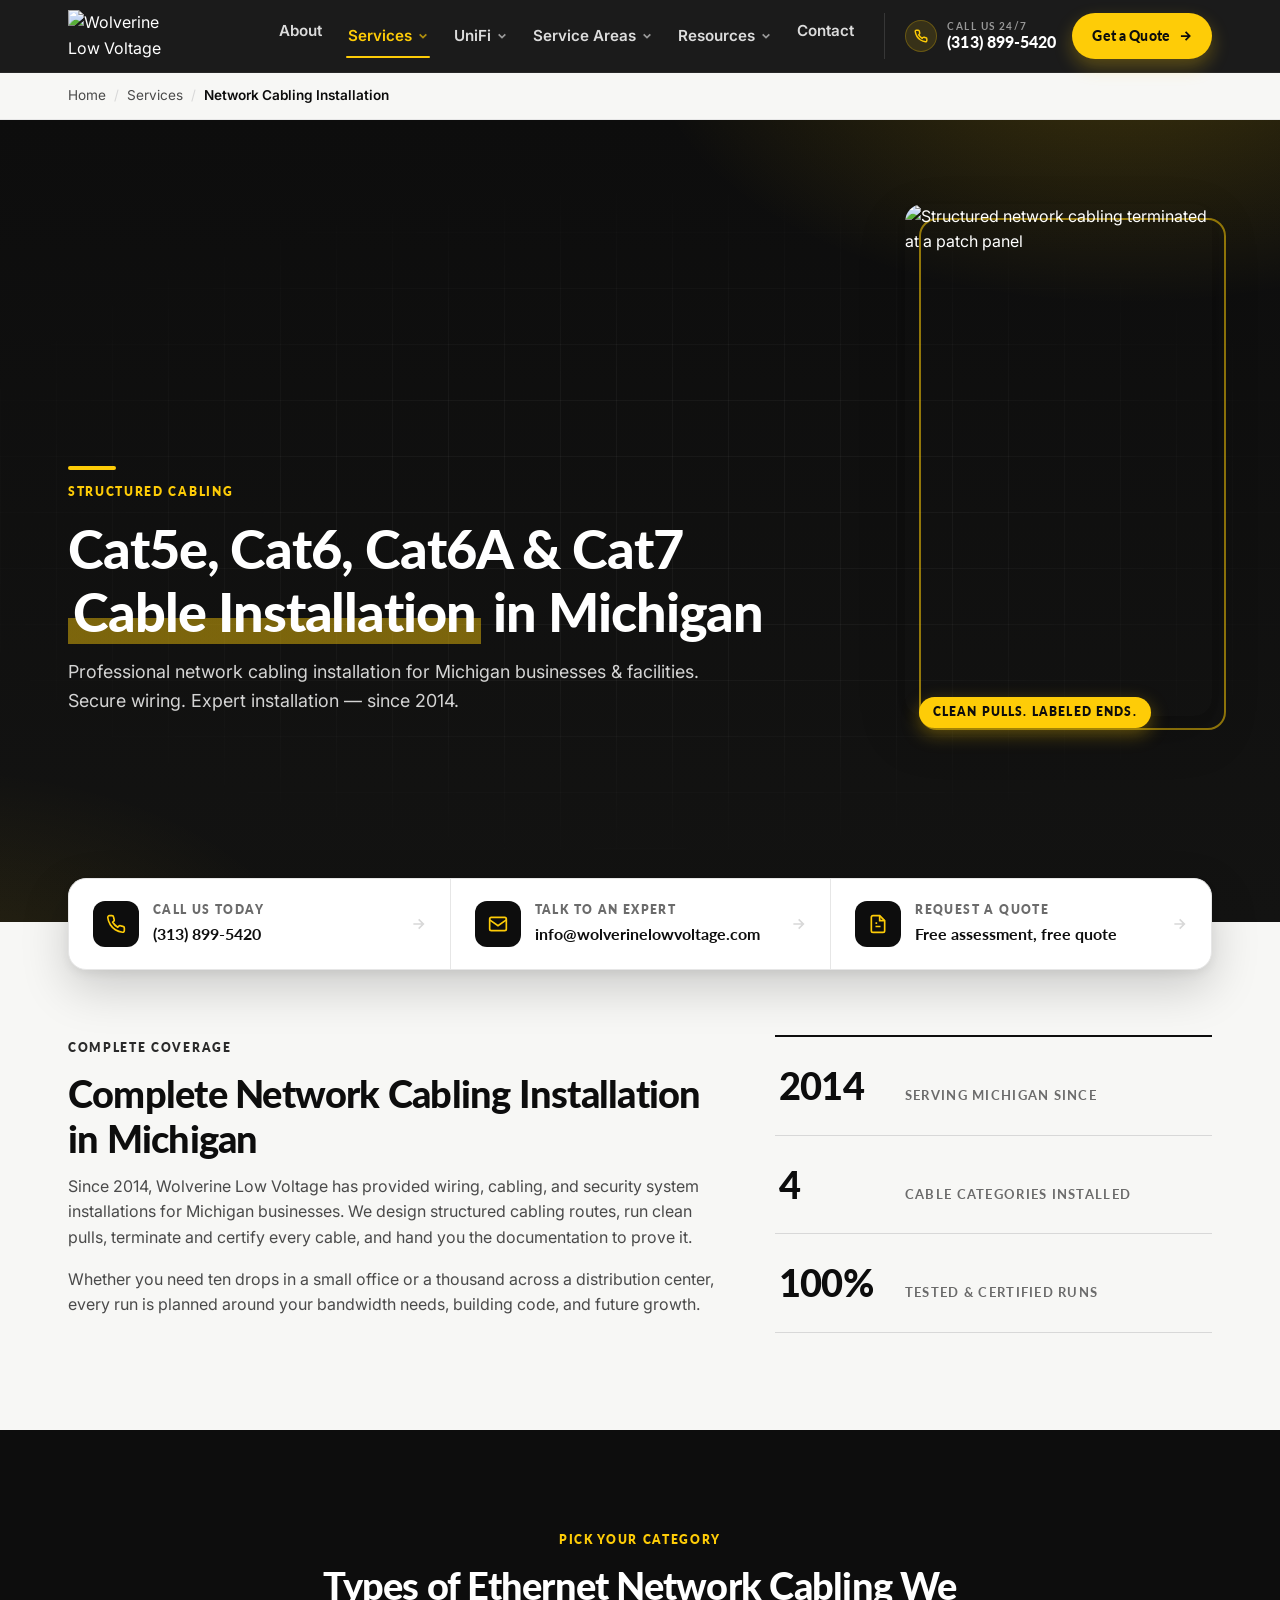
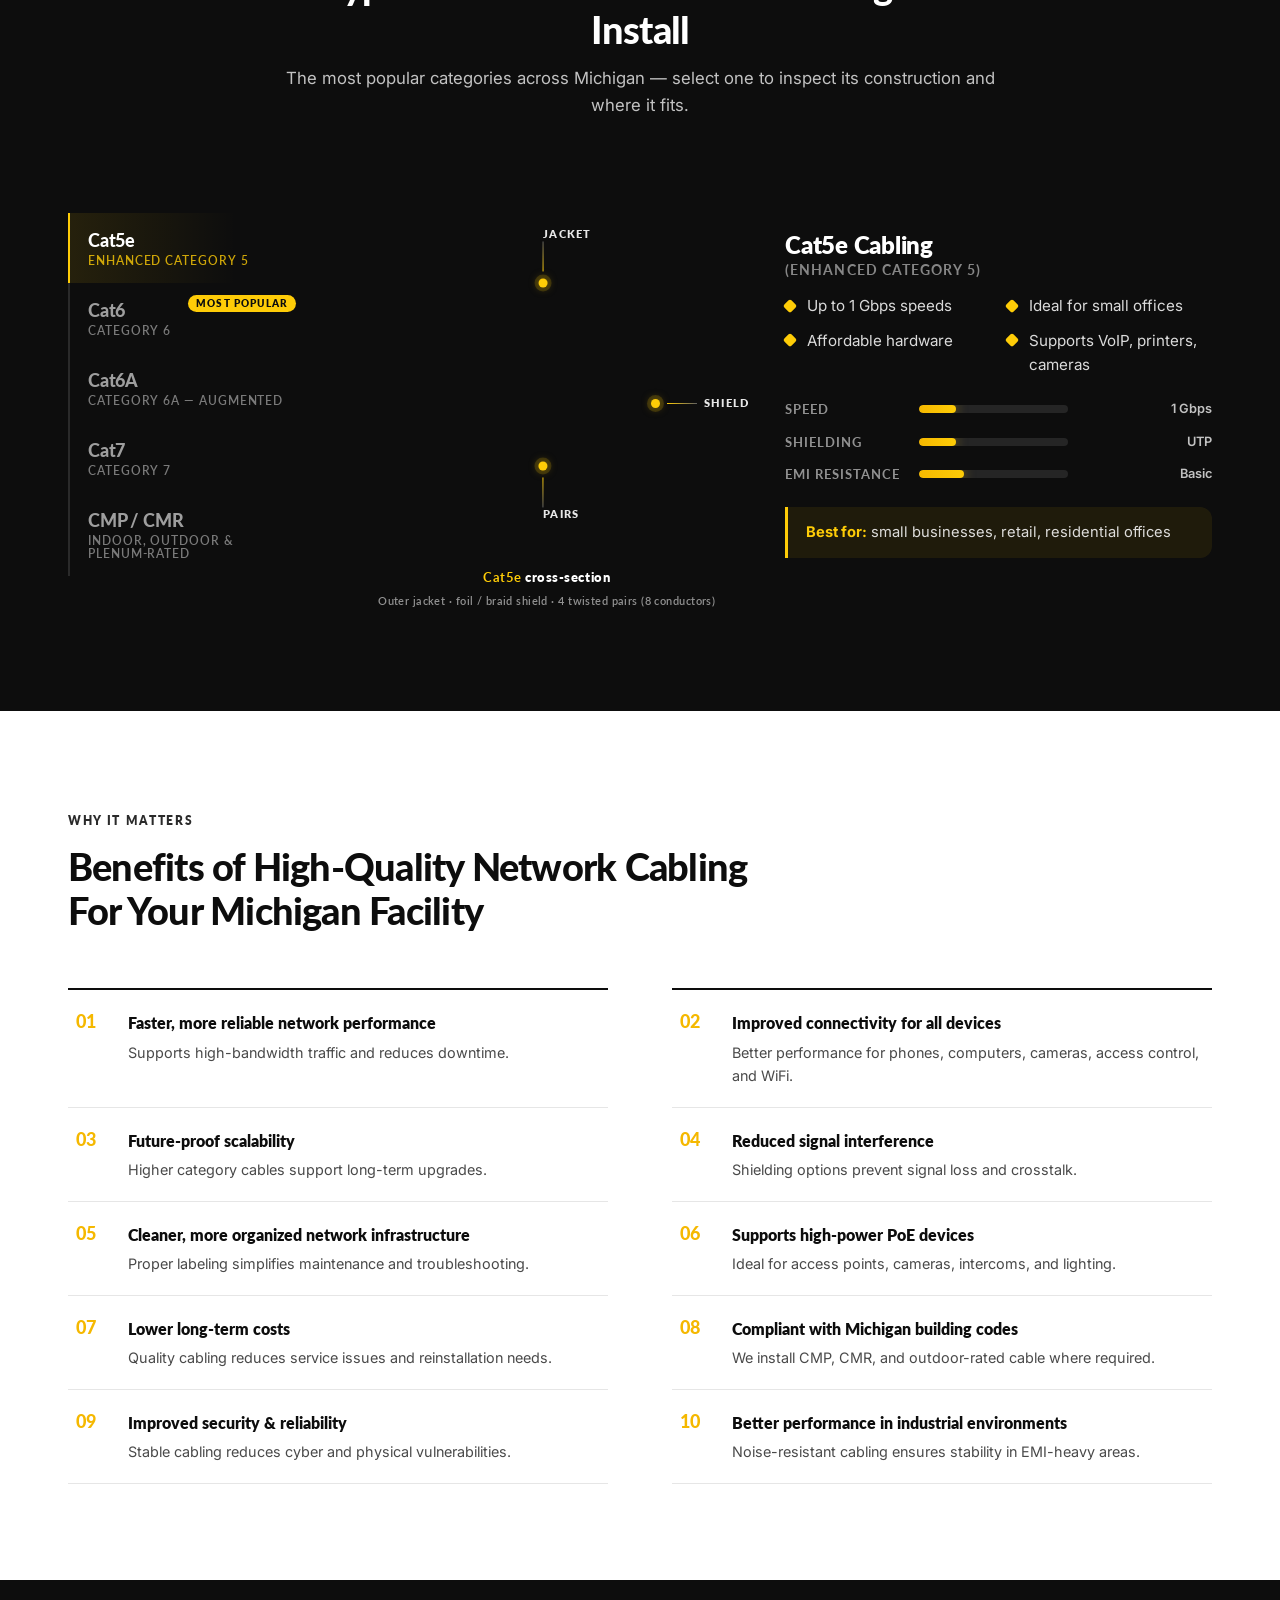
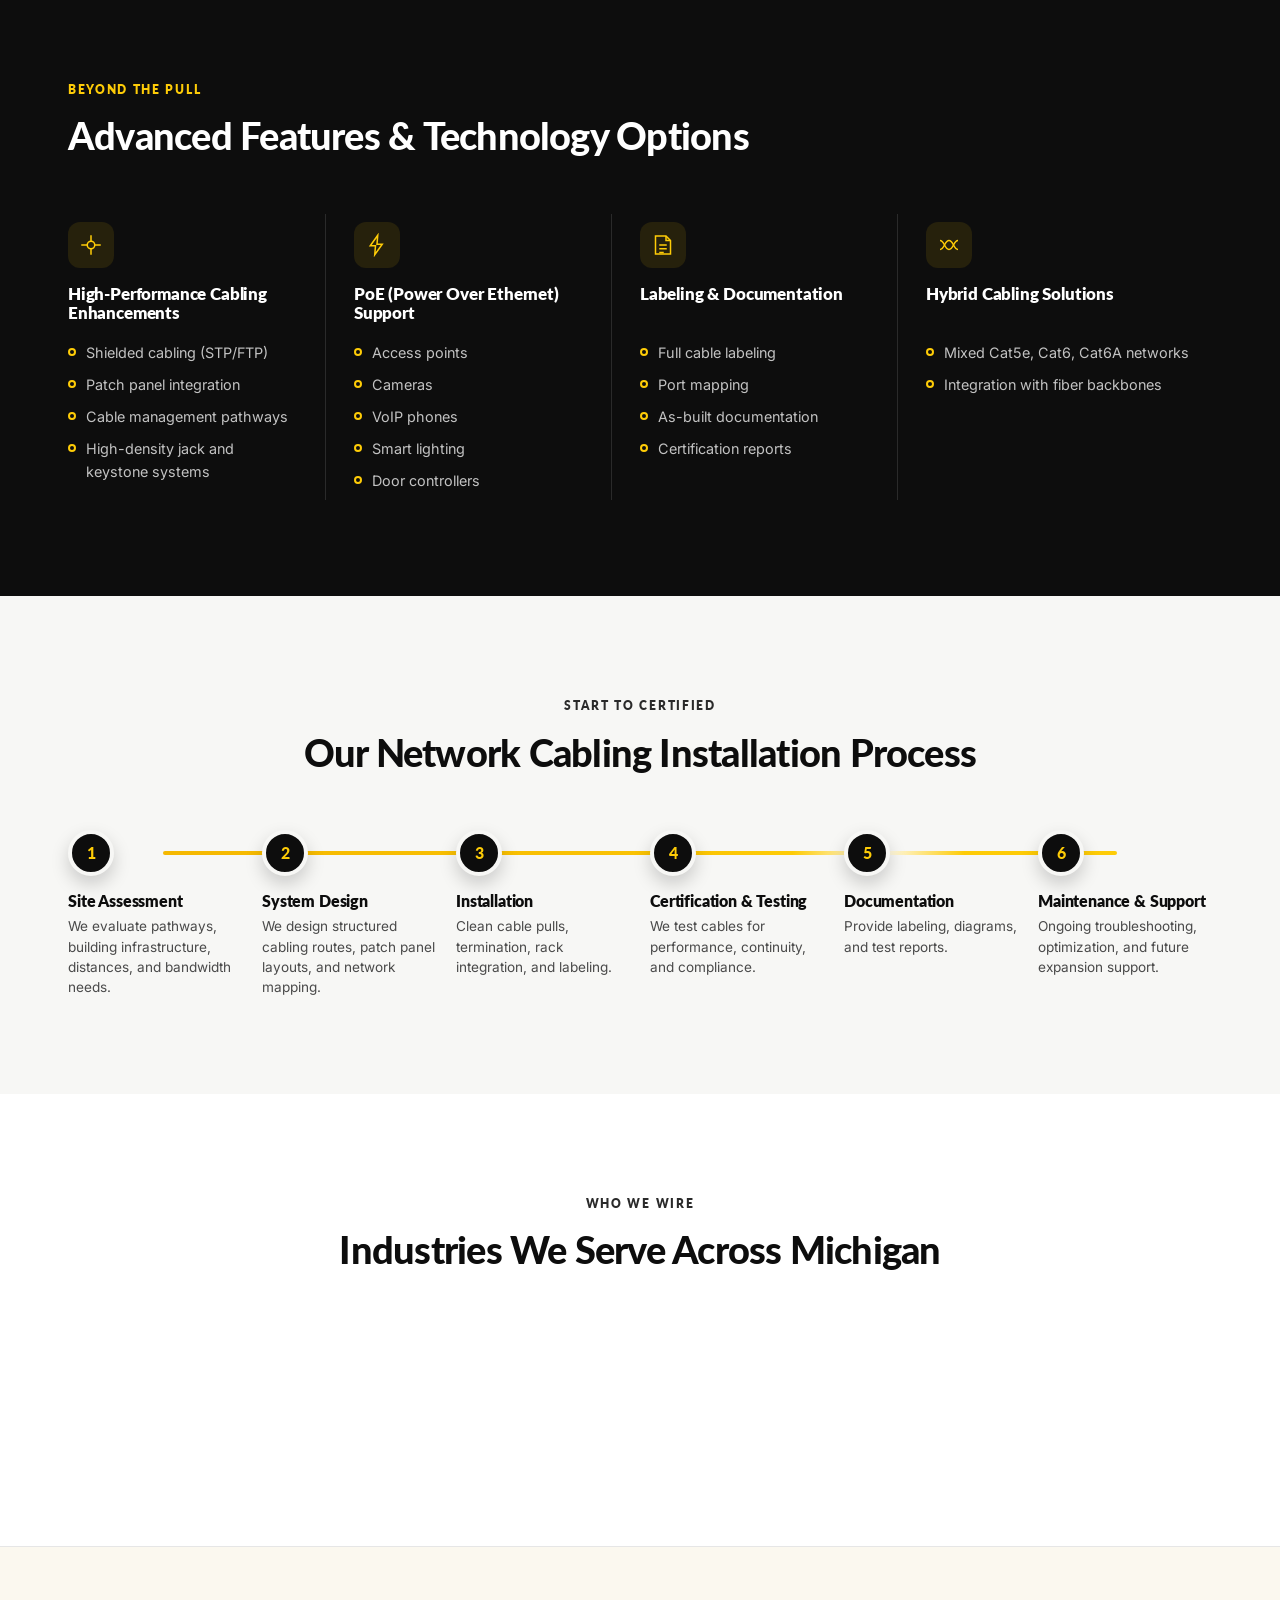
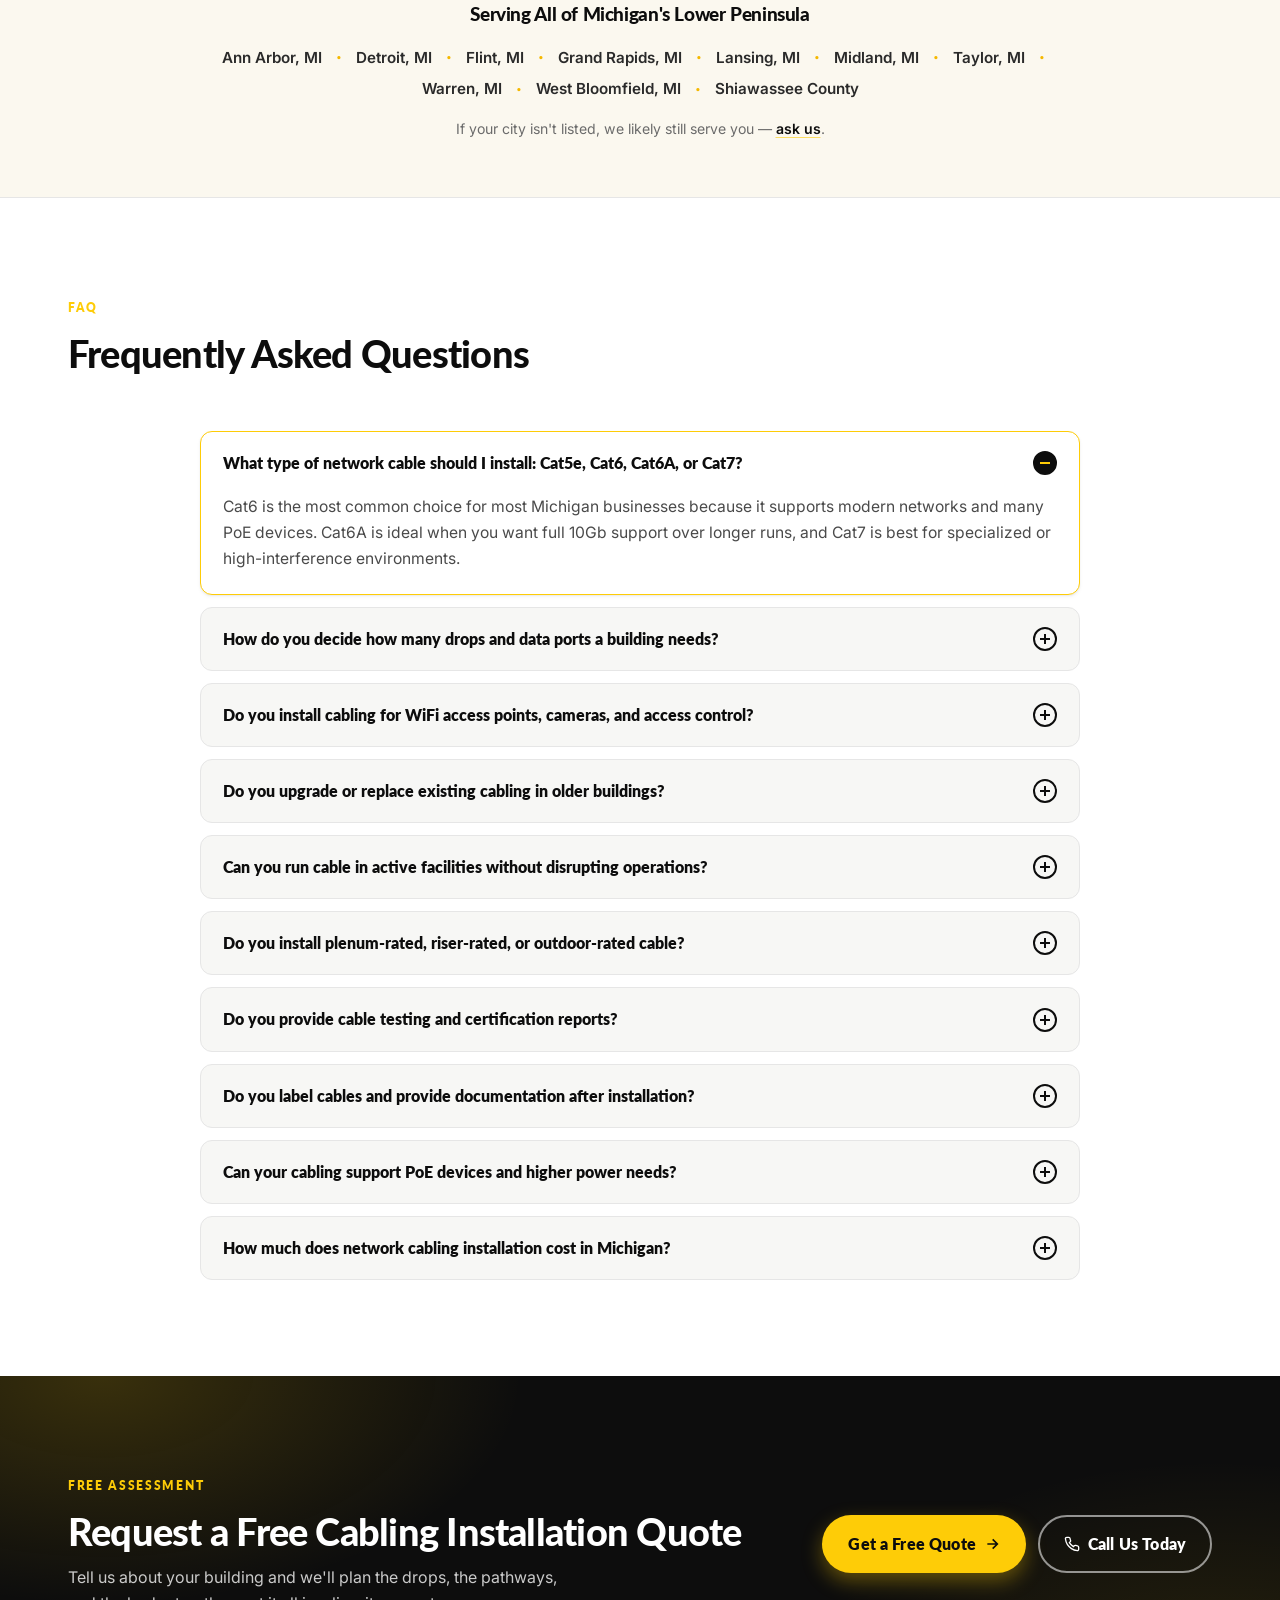
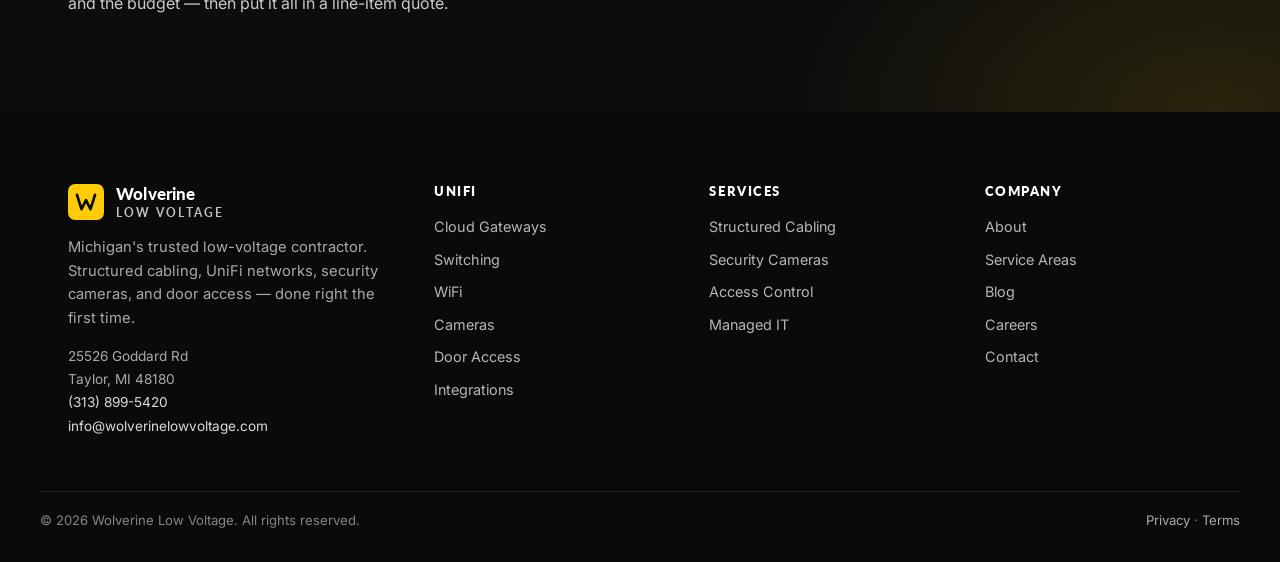
==== commit 4beeace4: "Cable updates" ====
--- a/network-cabling.html
+++ b/network-cabling.html
@@ -286,7 +286,30 @@
               </div>
             </div>
           </div>
-          <span class="cable-stage__label">Cross-section · <em class="cable-stage__name">Cat5e</em></span>
+
+          <!-- Callouts label the parts of the cable cross-section -->
+          <div class="cable-key" aria-hidden="true">
+            <span class="cable-key__item cable-key__item--jacket">
+              <span class="cable-key__dot"></span>
+              <span class="cable-key__line"></span>
+              <span class="cable-key__txt">Jacket</span>
+            </span>
+            <span class="cable-key__item cable-key__item--shield">
+              <span class="cable-key__dot"></span>
+              <span class="cable-key__line"></span>
+              <span class="cable-key__txt">Shield</span>
+            </span>
+            <span class="cable-key__item cable-key__item--pairs">
+              <span class="cable-key__dot"></span>
+              <span class="cable-key__line"></span>
+              <span class="cable-key__txt">Pairs</span>
+            </span>
+          </div>
+
+          <p class="cable-stage__label">
+            <strong class="cable-stage__name">Cat5e</strong> cross-section
+            <span>Outer jacket · foil / braid shield · 4 twisted pairs (8 conductors)</span>
+          </p>
         </div>
 
         <!-- Detail panels -->
--- a/cabling.css
+++ b/cabling.css
@@ -123,11 +123,11 @@
   position: relative;
   display: grid;
   place-items: center;
-  min-height: 380px;
+  min-height: 440px;
   /* per-type palette */
   --jacket: #b9bcc2;
   --jacket-glow: rgba(185,188,194,.35);
-  --shield-opacity: 0;
+  --shield-opacity: .18; /* Cat5e is UTP — faint ring as a reference for the Shield callout */
 }
 .cable-stage[data-cable="cat6"]  { --jacket: var(--gold);  --jacket-glow: rgba(254,204,7,.45);  --shield-opacity: .45; }
 .cable-stage[data-cable="cat6a"] { --jacket: #f5b800;      --jacket-glow: rgba(245,184,0,.5);   --shield-opacity: .8; }
@@ -148,9 +148,11 @@
   transform-style: preserve-3d;
   animation: cable-spin 14s linear infinite;
 }
+/* Gentle tilt so it reads as a cut cable viewed nearly head-on,
+   not a tilted coin. The slow Z-rotation shows the twist of the pairs. */
 @keyframes cable-spin {
-  from { transform: rotateX(58deg) rotateZ(0deg); }
-  to   { transform: rotateX(58deg) rotateZ(360deg); }
+  from { transform: rotateX(26deg) rotateZ(0deg); }
+  to   { transform: rotateX(26deg) rotateZ(360deg); }
 }
 
 /* Stacked slices form the tube */
@@ -212,21 +214,75 @@
 
 .cable-stage__label {
   position: absolute;
-  bottom: 8px;
+  bottom: 6px;
   left: 50%;
   transform: translateX(-50%);
-  font-family: var(--font-display);
-  font-weight: 700;
-  font-size: .7rem;
-  letter-spacing: .18em;
+  margin: 0;
+  width: 100%;
+  text-align: center;
+  font-family: var(--font-display);
+  font-weight: 800;
+  font-size: .8rem;
+  letter-spacing: .04em;
+  color: #fff;
+}
+.cable-stage__label .cable-stage__name { color: var(--gold); }
+.cable-stage__label span {
+  display: block;
+  margin-top: 4px;
+  font-weight: 600;
+  font-size: .68rem;
+  letter-spacing: .04em;
+  text-transform: none;
+  color: rgba(255,255,255,.55);
+}
+
+/* ---- Cross-section callouts ---- */
+.cable-key {
+  position: absolute;
+  inset: 0;
+  z-index: 4;
+  pointer-events: none;
+}
+.cable-key__item {
+  position: absolute;
+  left: 50%;
+  top: 50%;
+  display: flex;
+  align-items: center;
+  gap: 7px;
+  /* --ox/--oy place the dot on the relevant ring; --a aims the line outward */
+  transform: translate(var(--ox), var(--oy)) rotate(var(--a));
+  transform-origin: left center;
+}
+.cable-key__dot {
+  width: 9px; height: 9px;
+  border-radius: 50%;
+  background: var(--gold);
+  box-shadow: 0 0 0 4px rgba(254,204,7,.16), 0 0 10px rgba(254,204,7,.5);
+  flex: none;
+}
+.cable-key__line {
+  width: 30px;
+  height: 1.5px;
+  background: linear-gradient(90deg, var(--gold), rgba(255,255,255,.35));
+  flex: none;
+}
+.cable-key__txt {
+  font-family: var(--font-display);
+  font-weight: 800;
+  font-size: .66rem;
+  letter-spacing: .12em;
   text-transform: uppercase;
-  color: rgba(255,255,255,.5);
+  color: rgba(255,255,255,.9);
   white-space: nowrap;
-}
-.cable-stage__label em {
-  font-style: normal;
-  color: var(--gold);
-}
+  transform: rotate(calc(-1 * var(--a)));
+  transform-origin: left center;
+}
+/* Jacket → outer ring, top. Shield → mid ring, right. Pairs → inner conductors, bottom. */
+.cable-key__item--jacket { --ox: -4px; --oy: -116px; --a: -90deg; }
+.cable-key__item--shield { --ox: 104px; --oy: 0px;    --a: 0deg;  }
+.cable-key__item--pairs  { --ox: -4px; --oy: 58px;    --a: 90deg; }
 
 /* Detail panels */
 .cable-detail { position: relative; }
@@ -673,6 +729,11 @@
   .pair--2 { transform: rotate(135deg) translateY(calc(-1 * var(--r))); }
   .pair--3 { transform: rotate(225deg) translateY(calc(-1 * var(--r))); }
   .pair--4 { transform: rotate(315deg) translateY(calc(-1 * var(--r))); }
+  /* tighten callout anchors to the smaller mobile ring */
+  .cable-key__item--jacket { --ox: -4px; --oy: -92px; }
+  .cable-key__item--shield { --ox: 82px; --oy: 0px; }
+  .cable-key__item--pairs  { --ox: -4px; --oy: 46px; }
+  .cable-key__line { width: 22px; }
   .cable-feats { grid-template-columns: 1fr; }
   .meter { grid-template-columns: 100px 1fr; }
   .meter em { grid-column: 2; text-align: left; margin-top: 2px; }
